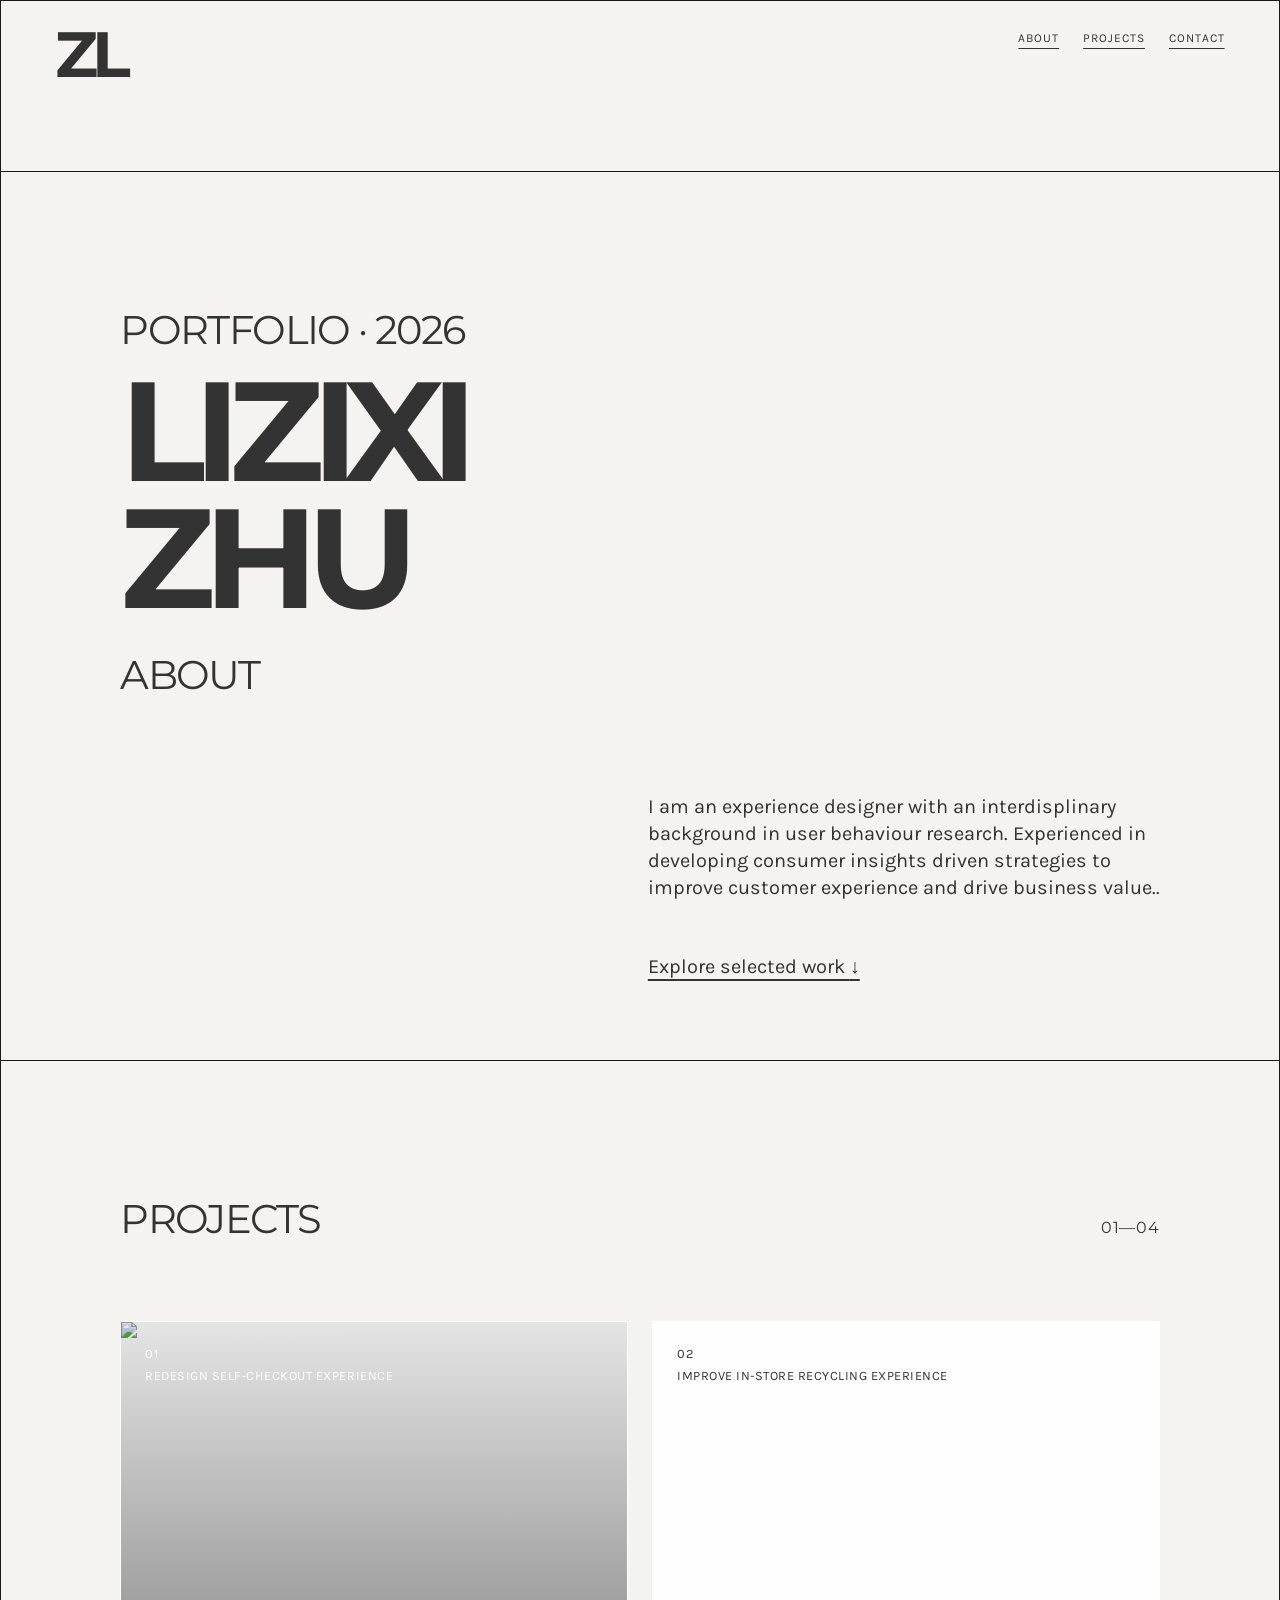
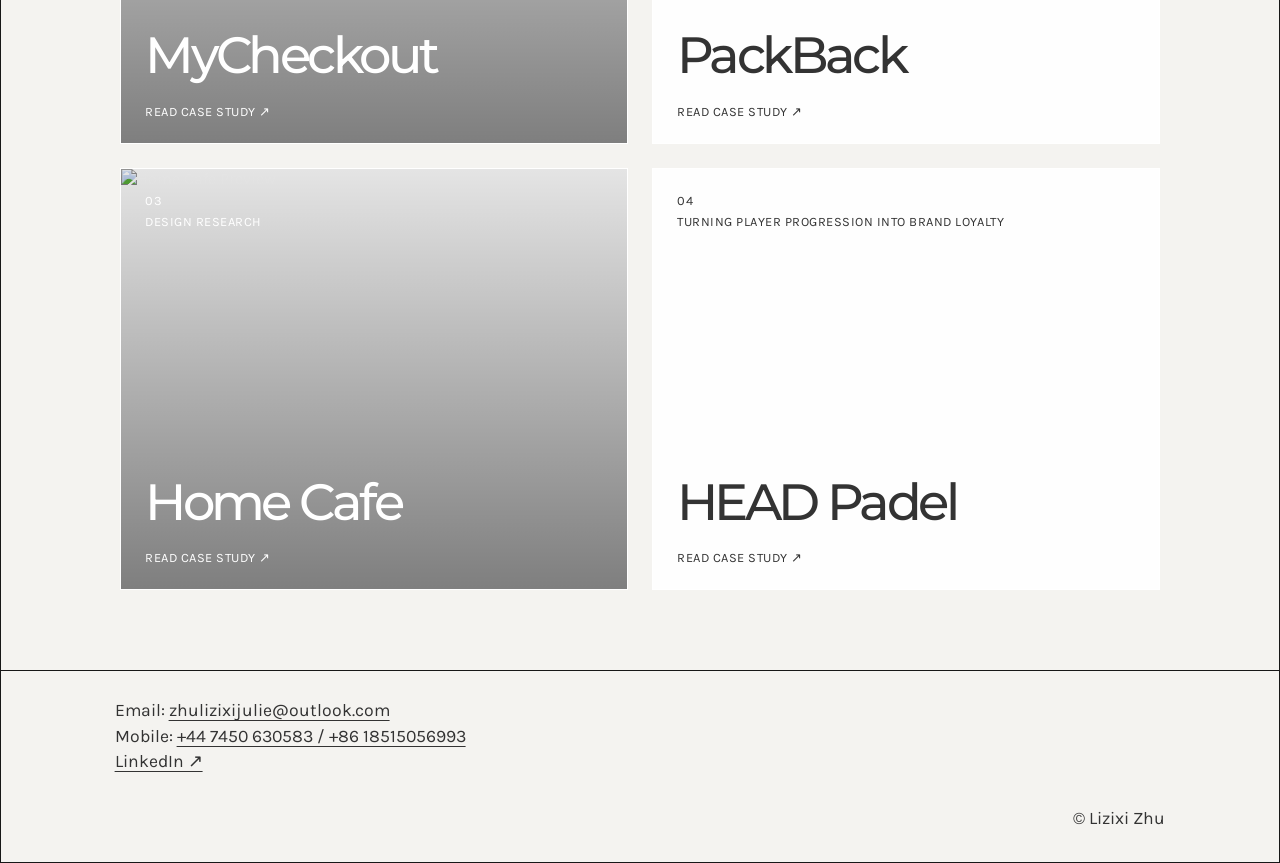
==== index.html @ 24883196 "Update index.html" ====
<!doctype html>
<html lang="en">
  <head>
    <meta charset="UTF-8" />
    <meta name="viewport" content="width=device-width, initial-scale=1.0" />
    <meta name="description" content="Lizixi Zhu — UX and behavioural design portfolio." />
    <title>Lizixi Zhu — Portfolio</title>
    <link rel="preconnect" href="https://fonts.googleapis.com" />
    <link rel="preconnect" href="https://fonts.gstatic.com" crossorigin />
    <link href="https://fonts.googleapis.com/css2?family=Karla:wght@400;500&family=Montserrat:wght@400;500;700&display=swap" rel="stylesheet" />
    <link rel="stylesheet" href="styles.css" />
  </head>
  <body>
    <div class="page-decoration" aria-hidden="true"></div>
    <header class="site-header">
      <a class="monogram" href="#top" aria-label="Lizixi Zhu home">ZL</a>
      <nav aria-label="Main navigation">
        <a href="#about">About</a>
        <a href="#projects">Projects</a>
        <a href="#contact">Contact</a>
      </nav>
      <img class="header-rule" src="assets/header-rule.svg" alt="" />
    </header>

    <main id="top">
      <section class="intro section" id="about" aria-labelledby="intro-title">
        <p class="eyebrow">PORTFOLIO · 2026</p>
        <h1 id="intro-title">LIZIXI<br />ZHU</h1>
        <p class="section-label">ABOUT</p>
        <div class="intro-copy">
          <p>I am an experience designer with an interdisplinary background in user behaviour research. Experienced in developing consumer insights driven strategies to improve customer experience and drive business value..</p>
          <a class="text-link" href="#projects">Explore selected work <span aria-hidden="true">↓</span></a>
        </div>
      </section>

      <section class="projects section" id="projects" aria-labelledby="projects-title">
        <div class="section-heading">
          <p class="section-label" id="projects-title">PROJECTS</p>
          <p class="section-index">01—04</p>
        </div>
        <div class="project-grid">
           <a class="project-card project-card--featured" href="mycheckout.html">
            <!-- Paste this project's image URL between the quotation marks. -->
            <img class="project-image" src="https://github.com/JulieZhu33/zhulizixi/blob/main/CoverPage.png?raw=true" alt="MyCheckout project preview" />
            <span class="project-number">01</span>
            <span class="project-type">Redesign self-checkout experience</span>
            <strong>MyCheckout</strong>
            <span class="project-action">Read case study <span aria-hidden="true">↗</span></span>
          </a>
          <a class="project-card" href="#contact">
            <!-- Paste this project's image URL between the quotation marks. -->
            <img class="project-image" src="" alt="" />
            <span class="project-number">02</span>
            <span class="project-type">Improve in-store recycling experience</span>
            <strong>PackBack</strong>
            <span class="project-action">Read case study <span aria-hidden="true">↗</span></span>
          </a>
          <a class="project-card" href="#contact">
            <!-- Paste this project's image URL between the quotation marks. -->
            <img class="project-image" src="https://github.com/JulieZhu33/zhulizixi/blob/main/HomeCafe_CoverPage.png?raw=true" alt="Home Cafe Preview" />
            <span class="project-number">03</span>
            <span class="project-type">Design Research</span>
            <strong>Home Cafe</strong>
            <span class="project-action">Read case study <span aria-hidden="true">↗</span></span>
          </a>
          <a class="project-card" href="#contact">
            <!-- Paste this project's image URL between the quotation marks. -->
            <img class="project-image" src="" alt="" />
            <span class="project-number">04</span>
            <span class="project-type">Turning player progression into brand loyalty</span>
            <strong>HEAD Padel</strong>
            <span class="project-action">Read case study <span aria-hidden="true">↗</span></span>
          </a>
        </div>
      </section>
    </main>

    <footer class="site-footer" id="contact">
      <img class="footer-rule" src="assets/footer-rule.svg" alt="" />
      <div>
        <p>Email: <a href="mailto:zhulizixijulie@outlook.com">zhulizixijulie@outlook.com</a></p>
        <p>Mobile: <a href="tel:+447450630583">+44 7450 630583 / +86 18515056993</a></p>
        <p><a href="https://www.linkedin.com/in/zhulidesign33/" target="_blank" rel="noreferrer">LinkedIn ↗</a></p>
      </div>
      <p class="footer-note">© <span id="year"></span> Lizixi Zhu</p>
    </footer>
    <script src="script.js"></script>
  </body>
</html>
---- styles.css ----
:root { color: #333; background: #f4f3f0; font-family: Karla, Arial, sans-serif; }
* { box-sizing: border-box; }
html { scroll-behavior: smooth; }
body { margin: 0; min-width: 320px; background: #f4f3f0; overflow-x: hidden; }
a { color: inherit; }
.page-decoration { position: fixed; z-index: -1; inset: -30vh -40vw; background: linear-gradient(0.6deg, #f4f3f0 17%, #d5d4cf 38%, #f4f3f0 62%); transform: rotate(-75.5deg) skewX(-10deg); transform-origin: center; opacity: .85; }
.site-header { height: 10.75rem; border: 1px solid #171717; display: flex; align-items: flex-start; justify-content: space-between; padding: 1.3rem 3.4rem; position: relative; }
.header-rule { position: absolute; left: 3.4rem; right: 3.4rem; top: 8rem; width: calc(100% - 6.8rem); height: 2px; }
.monogram { font: 700 4rem/1 Montserrat, sans-serif; text-decoration: none; letter-spacing: -.1em; }
nav { display: flex; gap: 1.5rem; padding-top: .55rem; text-transform: uppercase; font-size: .75rem; letter-spacing: .08em; }
nav a { text-underline-offset: .35rem; }
.section { border: 1px solid #171717; border-top: 0; min-height: 51.25rem; padding: 8.5rem 7.45rem 5rem; position: relative; }
.eyebrow, .section-label, .section-index { margin: 0; font: 400 2.5rem/1.1 Montserrat, sans-serif; letter-spacing: -.04em; }
h1 { font: 700 clamp(5rem, 11vw, 10rem)/.9 Montserrat, sans-serif; letter-spacing: -.08em; margin: 1rem 0 2rem; }
.intro-copy { max-width: 32rem; margin: 6rem 0 0 auto; font-size: 1.25rem; line-height: 1.35; }
.text-link { display: inline-block; margin-top: 2rem; text-underline-offset: .35rem; }
.section-heading { display: flex; justify-content: space-between; align-items: baseline; }
.section-index { font-size: 1rem; letter-spacing: .05em; }
.project-grid { display: grid; grid-template-columns: repeat(2, minmax(0, 1fr)); gap: 1.5rem; margin-top: 5rem; }
.project-card { min-height: 26.4rem; background: rgba(255,255,255,.94); text-decoration: none; padding: 1.5rem; display: flex; flex-direction: column; border: 1px solid #fff; position: relative; overflow: hidden; transition: transform .25s ease, background .25s ease; }
.project-image { display: none; position: absolute; inset: 0; width: 100%; height: 100%; object-fit: cover; }
.project-image:not([src=""]) { display: block; }
.project-card:has(.project-image:not([src=""]))::after { content: ""; position: absolute; inset: 0; background: linear-gradient(180deg, rgba(0,0,0,.1), rgba(0,0,0,.5)); }
.project-card > :not(.project-image) { position: relative; z-index: 1; }
.project-card:has(.project-image:not([src=""])) { color: #fff; }
.project-card:hover, .project-card:focus-visible { background: #fff; transform: translateY(-.4rem); outline: 2px solid #333; outline-offset: 3px; }
.project-number, .project-type, .project-action { font-size: .8rem; letter-spacing: .04em; text-transform: uppercase; }
.project-type { margin-top: .4rem; }
.project-card strong { font: 500 clamp(2.2rem, 4vw, 4.5rem)/.95 Montserrat, sans-serif; letter-spacing: -.07em; margin-top: auto; }
.project-action { margin-top: 1.5rem; }
.site-footer { min-height: 12rem; border: 1px solid #171717; border-top: 0; padding: 1.8rem 7.1rem; position: relative; display: grid; grid-template-columns: minmax(16rem, 1fr) auto; gap: 1rem; font-size: 1.1rem; }
.site-footer p { margin: 0 0 .35rem; }.site-footer a { text-underline-offset: .25rem; }.footer-rule { width: calc(100% - 42rem); height: 2px; position: absolute; top: 1.8rem; right: 4.4rem; }.footer-note { align-self: end; }
.case-study { background: #f4f3f0; }.case-section { border: 1px solid #171717; border-top: 0; padding: 7.5rem max(5.7vw, 1.25rem); }.case-hero { min-height: 51.25rem; display: grid; grid-template-columns: minmax(20rem, .9fr) minmax(24rem, 1fr); gap: 4rem; align-items: center; }.case-kicker { margin: 0 0 1.5rem; font-size: .8rem; letter-spacing: .08em; }.case-hero h1 { margin: 0; }.case-tagline { font: 500 2rem/1.15 Karla, sans-serif; margin: 2rem 0 .35rem; }.case-hero__copy > p:last-child, .case-body, .touchpoint p, .process-block p { font-size: 1.1rem; line-height: 1.4; }.case-image { background: #fff; object-fit: cover; }.case-image[src=""] { display: block; }.case-image:not([src=""]) { display: block; }.case-image--hero { width: 100%; height: 38.6rem; }.case-label { margin: 0 0 2rem; font: 500 2.5rem/1 Montserrat, sans-serif; letter-spacing: -.04em; }.case-label--small { font-size: 1rem; letter-spacing: .06em; }.case-question { margin: 0 0 3rem auto; max-width: 72rem; padding: 2rem 3rem; background: #333; color: #fade01; font: 500 clamp(1.25rem, 2.4vw, 2.5rem)/1.15 Montserrat, sans-serif; }.case-body { max-width: 65rem; }.case-image--wide { width: 100%; height: min(58vw, 70rem); margin-top: 3rem; }.solution-grid, .touchpoint-grid { display: grid; grid-template-columns: repeat(2, minmax(0, 1fr)); gap: 4rem; }.solution-grid article { padding: 2.8rem 5rem; background: #fade01; min-height: 20rem; }.solution-grid li { margin-bottom: .85rem; font-size: 1.1rem; line-height: 1.3; }.benefit-grid { display: grid; grid-template-columns: repeat(2, 1fr); gap: 1.5rem; }.benefit-grid div { background: #fade01; min-height: 20rem; padding: 3rem; font: 600 clamp(2rem, 5vw, 5rem)/.9 Montserrat, sans-serif; letter-spacing: -.06em; }.touchpoint { margin-bottom: 4.5rem; }.touchpoint h2, .process-block h2 { margin: 0 0 1.5rem; font: 600 1.35rem/1.2 Montserrat, sans-serif; text-transform: uppercase; }.case-image--touchpoint { display: block; width: min(100%, 52rem); height: min(40vw, 38.5rem); margin: 3rem auto 0; }.case-image--tile { width: calc(50% - .75rem); height: 14.3rem; margin-top: 2rem; }.case-image--tile + .case-image--tile { margin-left: 1.5rem; }blockquote { margin: 3rem auto 4rem; max-width: 70rem; font-size: 1.25rem; line-height: 1.5; }.image-row { display: grid; gap: .7rem; }.image-row--three { grid-template-columns: repeat(3, 1fr); }.case-image--feedback { width: 100%; height: 25.4rem; }.case-process { padding-bottom: 0; }.process-block { border-top: 1px solid #171717; padding: 2.5rem 0 4rem; }.process-block p { max-width: 45rem; }.case-image--process { display: block; width: min(100%, 56rem); height: min(40vw, 39rem); margin: 2rem auto 0; }.test-results { display: grid; grid-template-columns: repeat(2, 1fr); gap: 1.5rem; margin-top: 4rem; }.test-results p { margin: 0; padding: 2rem; background: #fff; min-height: 12rem; font: 500 1.2rem/1.3 Karla, sans-serif; }.test-results strong { display: block; margin-bottom: .8rem; font: 600 4rem/.9 Montserrat, sans-serif; letter-spacing: -.08em; }
@media (max-width: 700px) { .site-header { height: 8rem; padding: 1.15rem 1.25rem; }.header-rule { left: 1.25rem; right: auto; width: calc(100% - 2.5rem); top: 6rem; }.monogram { font-size: 2.6rem; }.site-header nav { gap: .8rem; font-size: .64rem; }.section { min-height: auto; padding: 4.5rem 1.25rem; }.eyebrow, .section-label { font-size: 1.65rem; }.intro-copy { margin-top: 4rem; font-size: 1.05rem; }.project-grid { grid-template-columns: 1fr; margin-top: 3rem; gap: 1rem; }.project-card { min-height: 18rem; }.site-footer { min-height: 14rem; grid-template-columns: 1fr; padding: 1.5rem 1.25rem; }.footer-rule { width: calc(100% - 2.5rem); left: 1.25rem; right: auto; top: 1rem; }.site-footer > div { padding-top: 1.5rem; }.footer-note { margin-top: 1rem; } }
@media (max-width: 700px) { .case-section { padding: 4.5rem 1.25rem; }.case-hero, .solution-grid, .touchpoint-grid, .benefit-grid, .test-results { grid-template-columns: 1fr; gap: 1.25rem; }.case-hero { min-height: auto; }.case-tagline { font-size: 1.45rem; }.case-question { padding: 1.5rem; }.case-image--hero { height: 24rem; }.case-image--wide { height: 30rem; }.solution-grid article { padding: 2rem 1.5rem; min-height: auto; }.benefit-grid div { min-height: 12rem; padding: 2rem; }.case-image--touchpoint, .case-image--process { height: 22rem; }.case-image--tile { width: 100%; height: 14rem; }.case-image--tile + .case-image--tile { margin-left: 0; }.image-row--three { grid-template-columns: 1fr; }.case-image--feedback { height: 18rem; }.test-results p { min-height: auto; } }
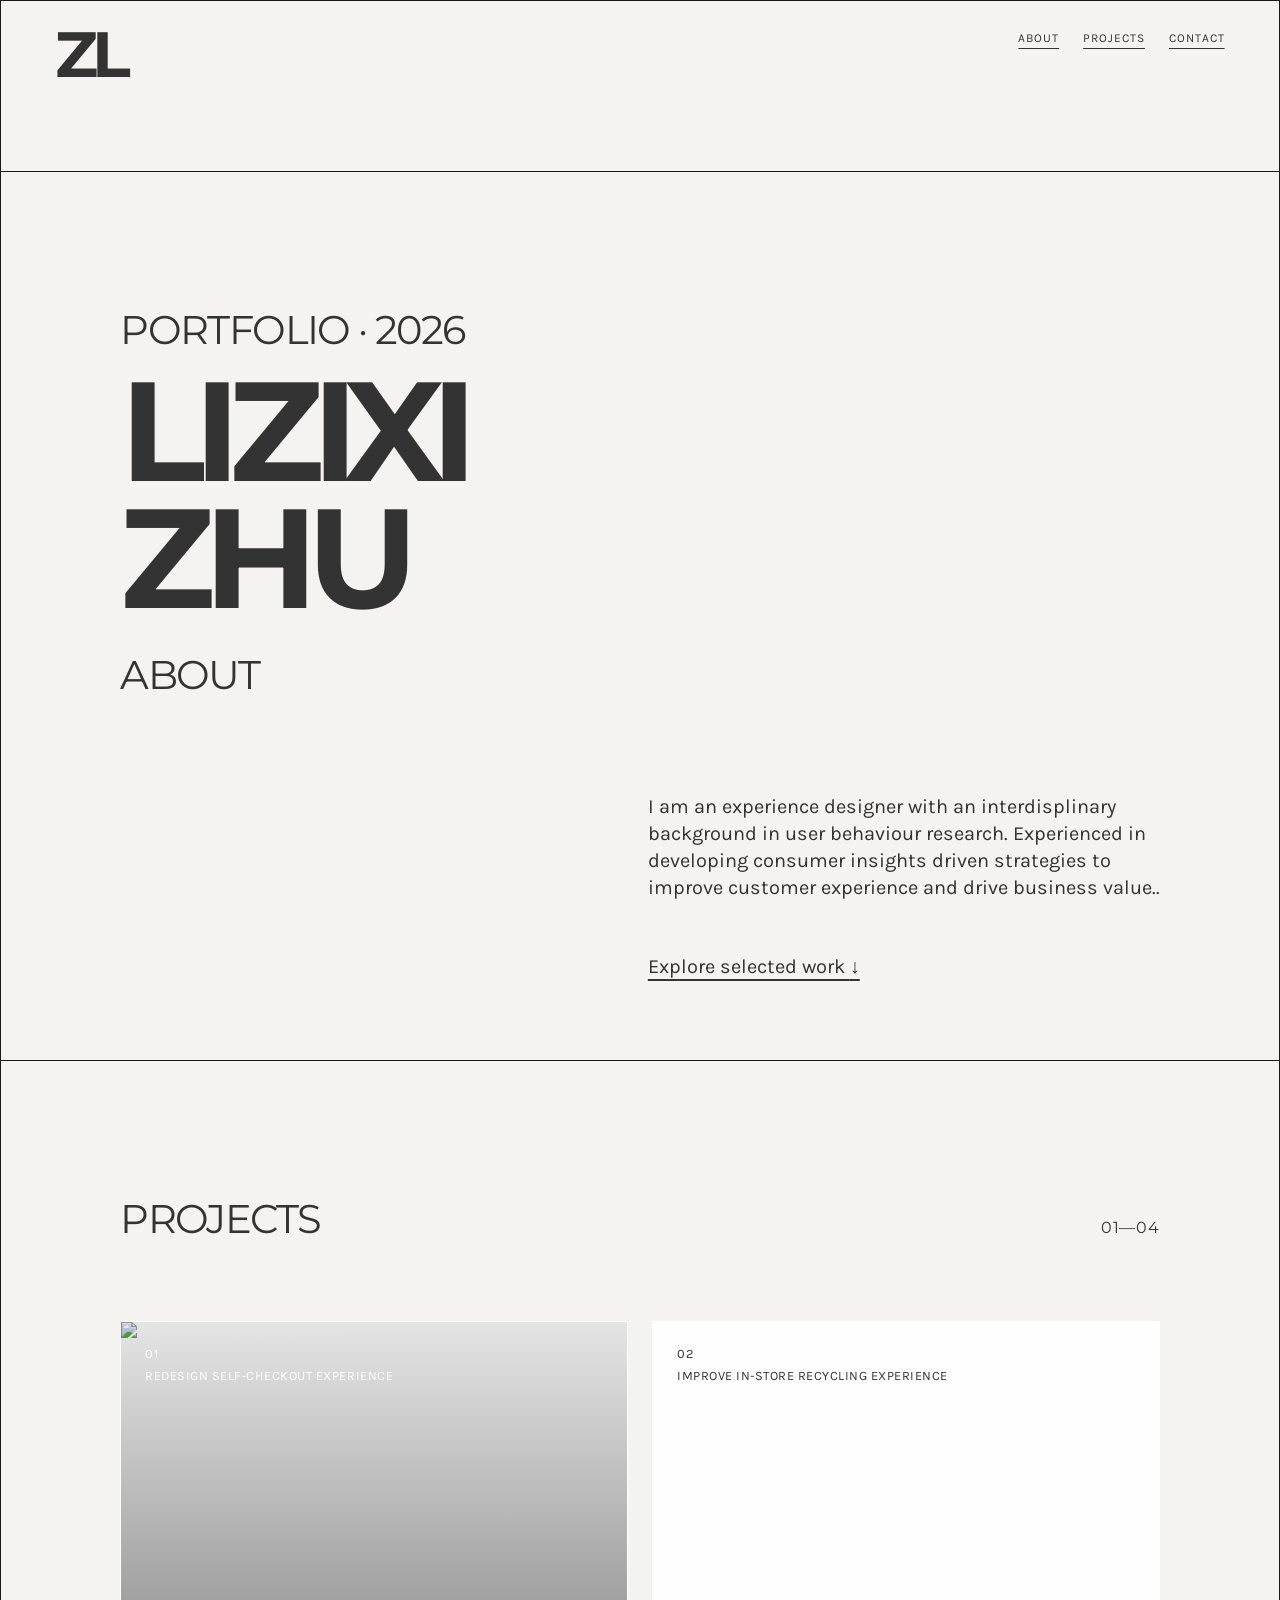
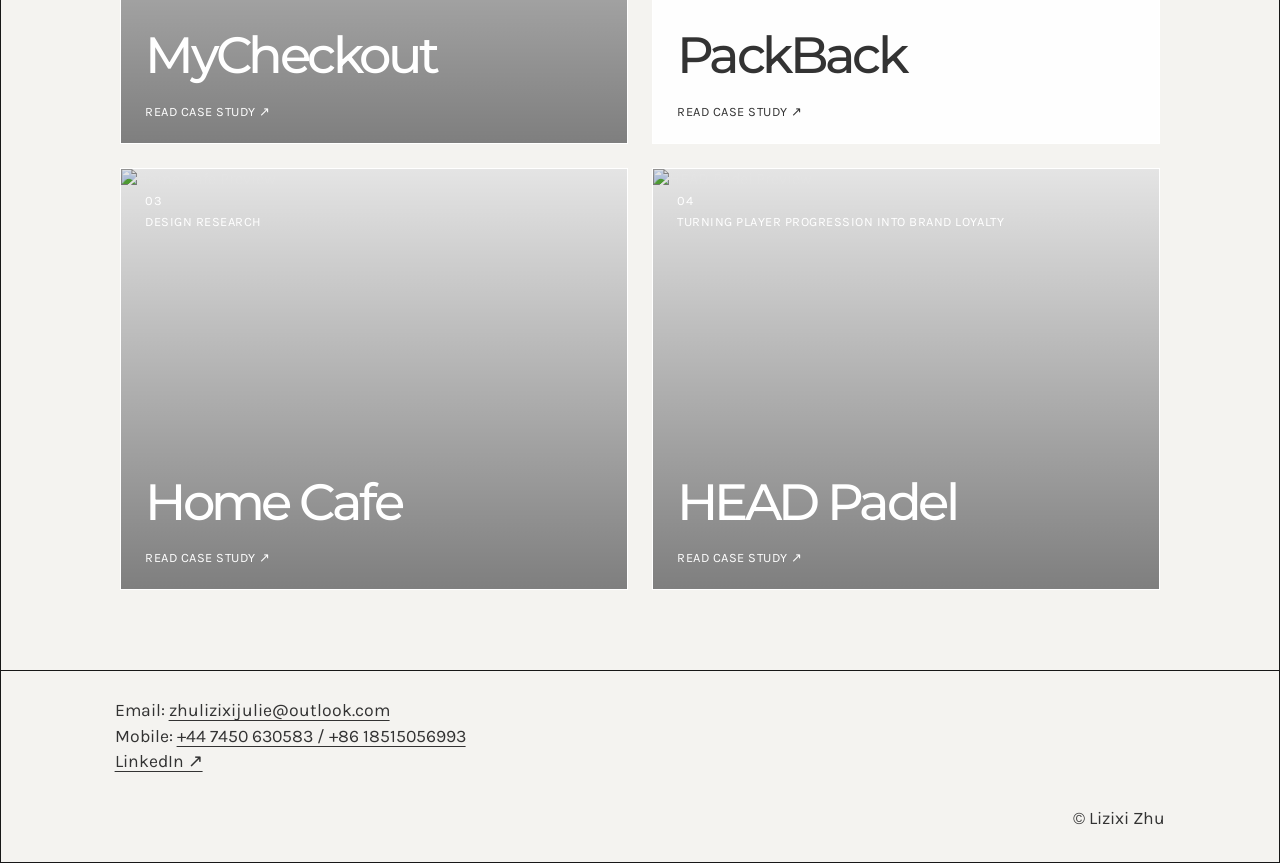
==== commit c8bf7b4b: "Update index.html" ====
--- a/index.html
+++ b/index.html
@@ -65,7 +65,7 @@
           </a>
           <a class="project-card" href="#contact">
             <!-- Paste this project's image URL between the quotation marks. -->
-            <img class="project-image" src="" alt="" />
+            <img class="project-image" src="https://github.com/JulieZhu33/zhulizixi/blob/main/Padel_CoverPage.png?raw=true" alt="HEAD Padel Preview" />
             <span class="project-number">04</span>
             <span class="project-type">Turning player progression into brand loyalty</span>
             <strong>HEAD Padel</strong>
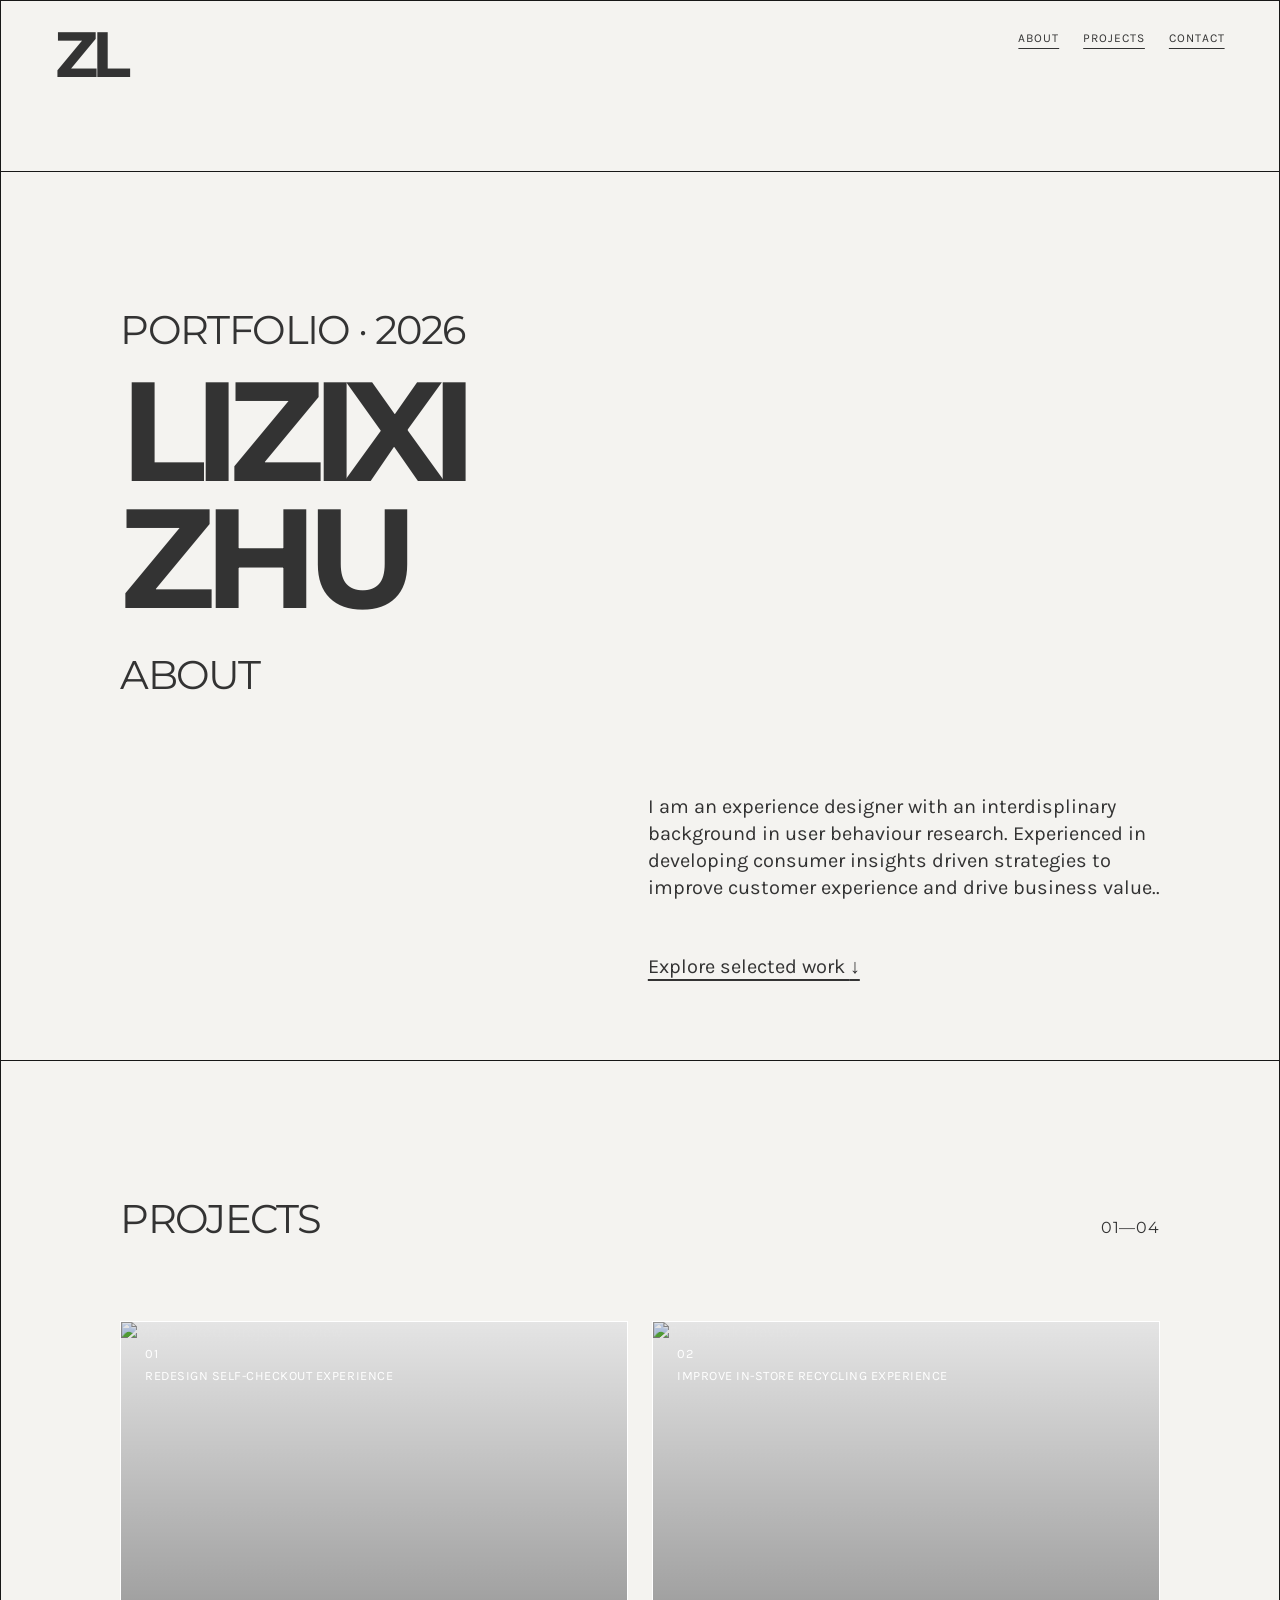
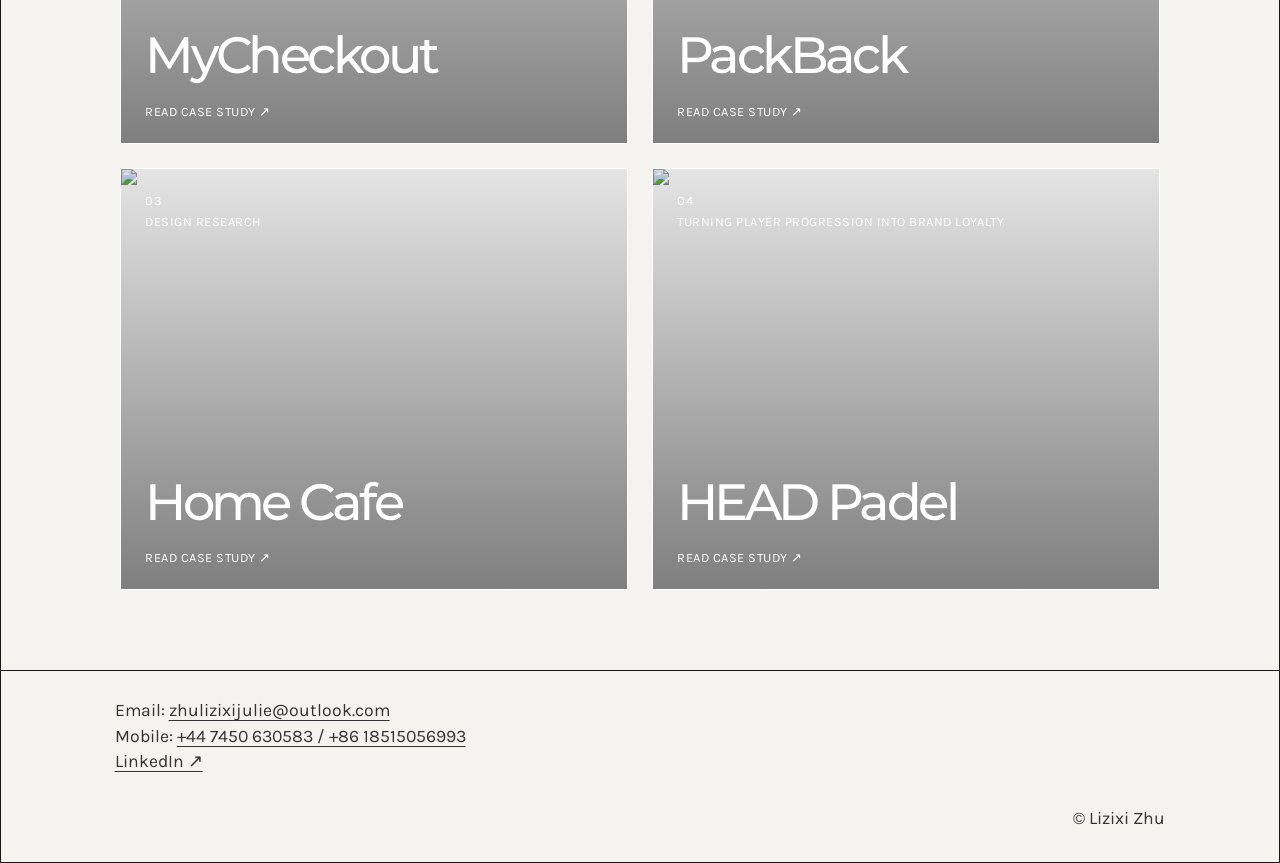
==== commit 10717b6a: "Update index.html" ====
--- a/index.html
+++ b/index.html
@@ -49,7 +49,7 @@
           </a>
           <a class="project-card" href="#contact">
             <!-- Paste this project's image URL between the quotation marks. -->
-            <img class="project-image" src="" alt="" />
+            <img class="project-image" src="https://github.com/JulieZhu33/zhulizixi/blob/main/PackBack_CoverPage.png?raw=true" alt="PackBack Preview" />
             <span class="project-number">02</span>
             <span class="project-type">Improve in-store recycling experience</span>
             <strong>PackBack</strong>
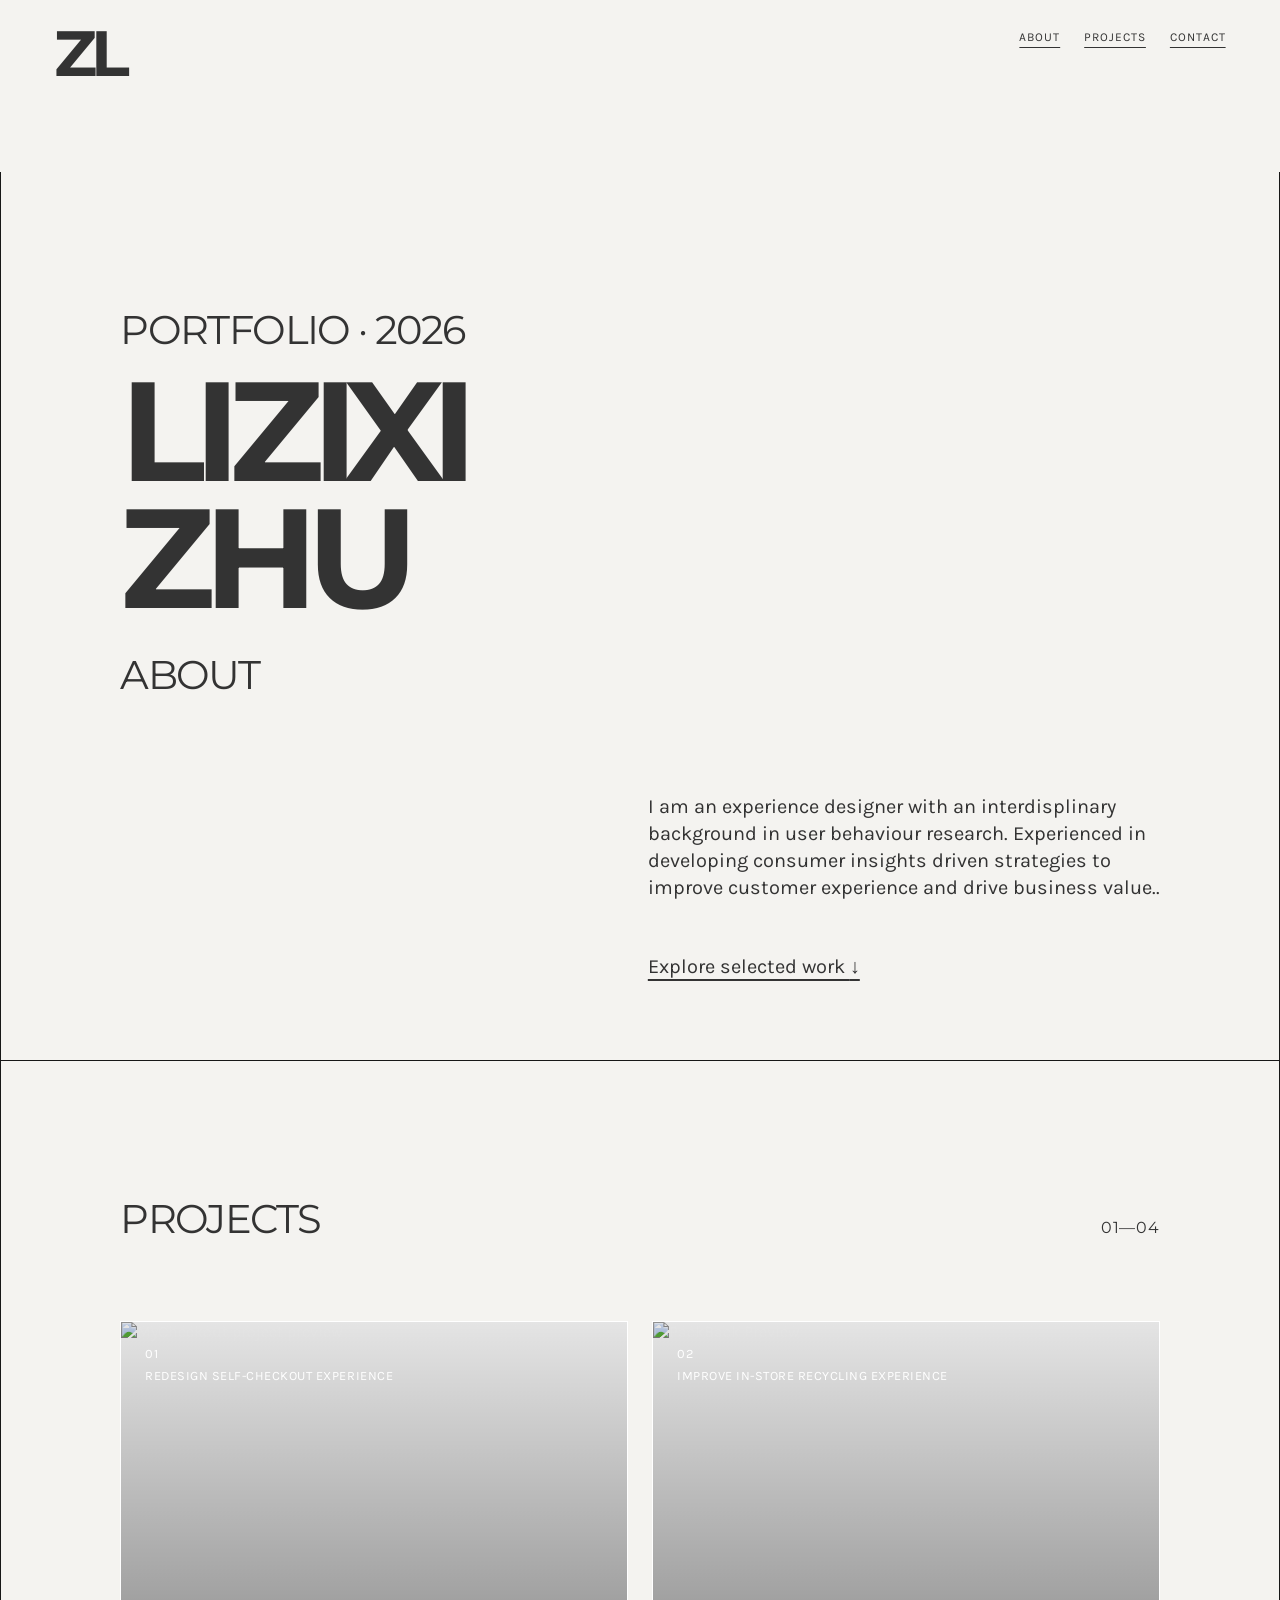
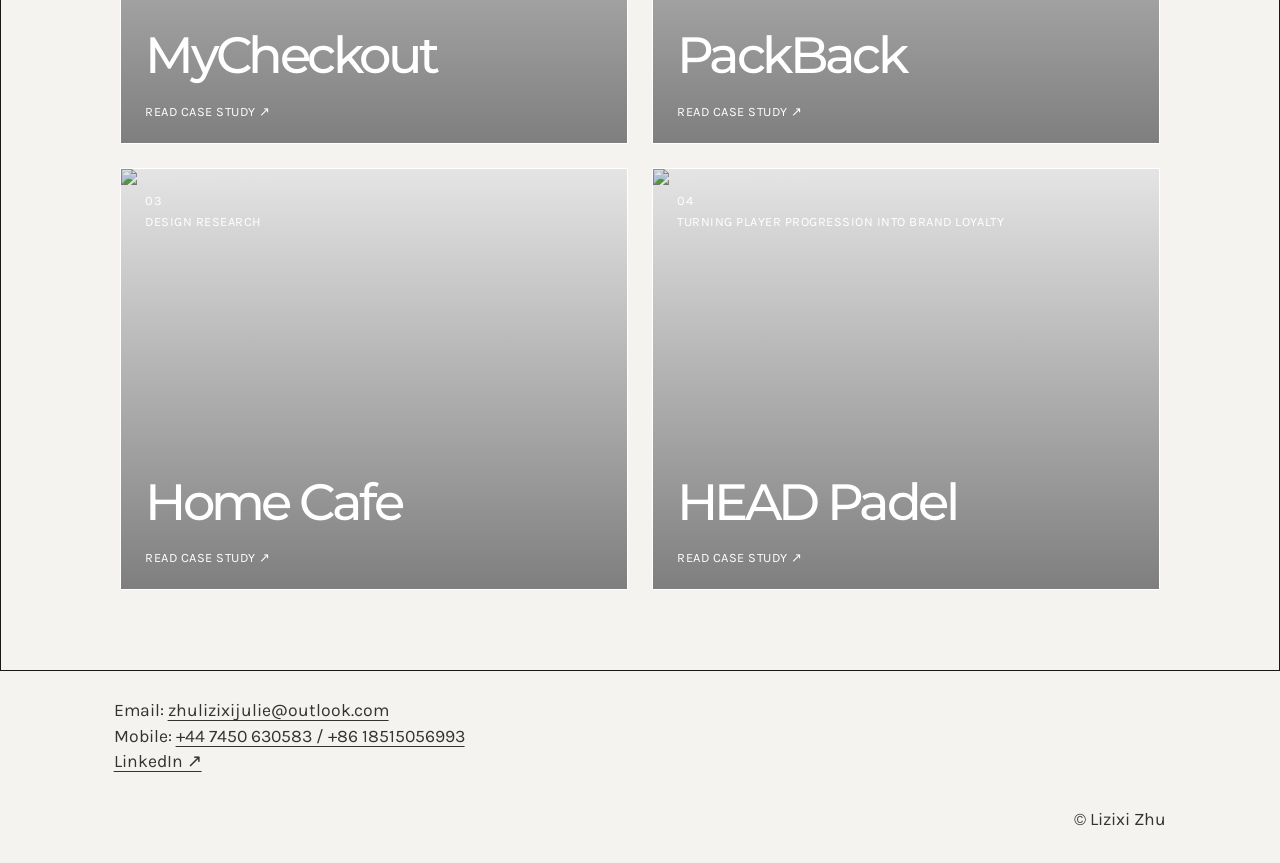
==== commit e6e8dd4c: "Update index.html" ====
--- a/index.html
+++ b/index.html
@@ -57,7 +57,7 @@
           </a>
           <a class="project-card" href="#contact">
             <!-- Paste this project's image URL between the quotation marks. -->
-            <img class="project-image" src="https://github.com/JulieZhu33/zhulizixi/blob/main/HomeCafe_CoverPage.png?raw=true" alt="Home Cafe Preview" />
+            <img class="project-image" src="https://github.com/JulieZhu33/zhulizixi/blob/main/HomeCafe_CoverPage.png" alt="Home Cafe Preview" />
             <span class="project-number">03</span>
             <span class="project-type">Design Research</span>
             <strong>Home Cafe</strong>
--- a/styles.css
+++ b/styles.css
@@ -4,7 +4,7 @@
 body { margin: 0; min-width: 320px; background: #f4f3f0; overflow-x: hidden; }
 a { color: inherit; }
 .page-decoration { position: fixed; z-index: -1; inset: -30vh -40vw; background: linear-gradient(0.6deg, #f4f3f0 17%, #d5d4cf 38%, #f4f3f0 62%); transform: rotate(-75.5deg) skewX(-10deg); transform-origin: center; opacity: .85; }
-.site-header { height: 10.75rem; border: 1px solid #171717; display: flex; align-items: flex-start; justify-content: space-between; padding: 1.3rem 3.4rem; position: relative; }
+.site-header { height: 10.75rem; display: flex; align-items: flex-start; justify-content: space-between; padding: 1.3rem 3.4rem; position: relative; }
 .header-rule { position: absolute; left: 3.4rem; right: 3.4rem; top: 8rem; width: calc(100% - 6.8rem); height: 2px; }
 .monogram { font: 700 4rem/1 Montserrat, sans-serif; text-decoration: none; letter-spacing: -.1em; }
 nav { display: flex; gap: 1.5rem; padding-top: .55rem; text-transform: uppercase; font-size: .75rem; letter-spacing: .08em; }
@@ -28,8 +28,42 @@
 .project-type { margin-top: .4rem; }
 .project-card strong { font: 500 clamp(2.2rem, 4vw, 4.5rem)/.95 Montserrat, sans-serif; letter-spacing: -.07em; margin-top: auto; }
 .project-action { margin-top: 1.5rem; }
-.site-footer { min-height: 12rem; border: 1px solid #171717; border-top: 0; padding: 1.8rem 7.1rem; position: relative; display: grid; grid-template-columns: minmax(16rem, 1fr) auto; gap: 1rem; font-size: 1.1rem; }
+.site-footer { min-height: 12rem; padding: 1.8rem 7.1rem; position: relative; display: grid; grid-template-columns: minmax(16rem, 1fr) auto; gap: 1rem; font-size: 1.1rem; }
 .site-footer p { margin: 0 0 .35rem; }.site-footer a { text-underline-offset: .25rem; }.footer-rule { width: calc(100% - 42rem); height: 2px; position: absolute; top: 1.8rem; right: 4.4rem; }.footer-note { align-self: end; }
-.case-study { background: #f4f3f0; }.case-section { border: 1px solid #171717; border-top: 0; padding: 7.5rem max(5.7vw, 1.25rem); }.case-hero { min-height: 51.25rem; display: grid; grid-template-columns: minmax(20rem, .9fr) minmax(24rem, 1fr); gap: 4rem; align-items: center; }.case-kicker { margin: 0 0 1.5rem; font-size: .8rem; letter-spacing: .08em; }.case-hero h1 { margin: 0; }.case-tagline { font: 500 2rem/1.15 Karla, sans-serif; margin: 2rem 0 .35rem; }.case-hero__copy > p:last-child, .case-body, .touchpoint p, .process-block p { font-size: 1.1rem; line-height: 1.4; }.case-image { background: #fff; object-fit: cover; }.case-image[src=""] { display: block; }.case-image:not([src=""]) { display: block; }.case-image--hero { width: 100%; height: 38.6rem; }.case-label { margin: 0 0 2rem; font: 500 2.5rem/1 Montserrat, sans-serif; letter-spacing: -.04em; }.case-label--small { font-size: 1rem; letter-spacing: .06em; }.case-question { margin: 0 0 3rem auto; max-width: 72rem; padding: 2rem 3rem; background: #333; color: #fade01; font: 500 clamp(1.25rem, 2.4vw, 2.5rem)/1.15 Montserrat, sans-serif; }.case-body { max-width: 65rem; }.case-image--wide { width: 100%; height: min(58vw, 70rem); margin-top: 3rem; }.solution-grid, .touchpoint-grid { display: grid; grid-template-columns: repeat(2, minmax(0, 1fr)); gap: 4rem; }.solution-grid article { padding: 2.8rem 5rem; background: #fade01; min-height: 20rem; }.solution-grid li { margin-bottom: .85rem; font-size: 1.1rem; line-height: 1.3; }.benefit-grid { display: grid; grid-template-columns: repeat(2, 1fr); gap: 1.5rem; }.benefit-grid div { background: #fade01; min-height: 20rem; padding: 3rem; font: 600 clamp(2rem, 5vw, 5rem)/.9 Montserrat, sans-serif; letter-spacing: -.06em; }.touchpoint { margin-bottom: 4.5rem; }.touchpoint h2, .process-block h2 { margin: 0 0 1.5rem; font: 600 1.35rem/1.2 Montserrat, sans-serif; text-transform: uppercase; }.case-image--touchpoint { display: block; width: min(100%, 52rem); height: min(40vw, 38.5rem); margin: 3rem auto 0; }.case-image--tile { width: calc(50% - .75rem); height: 14.3rem; margin-top: 2rem; }.case-image--tile + .case-image--tile { margin-left: 1.5rem; }blockquote { margin: 3rem auto 4rem; max-width: 70rem; font-size: 1.25rem; line-height: 1.5; }.image-row { display: grid; gap: .7rem; }.image-row--three { grid-template-columns: repeat(3, 1fr); }.case-image--feedback { width: 100%; height: 25.4rem; }.case-process { padding-bottom: 0; }.process-block { border-top: 1px solid #171717; padding: 2.5rem 0 4rem; }.process-block p { max-width: 45rem; }.case-image--process { display: block; width: min(100%, 56rem); height: min(40vw, 39rem); margin: 2rem auto 0; }.test-results { display: grid; grid-template-columns: repeat(2, 1fr); gap: 1.5rem; margin-top: 4rem; }.test-results p { margin: 0; padding: 2rem; background: #fff; min-height: 12rem; font: 500 1.2rem/1.3 Karla, sans-serif; }.test-results strong { display: block; margin-bottom: .8rem; font: 600 4rem/.9 Montserrat, sans-serif; letter-spacing: -.08em; }
+.header-rule, .footer-rule { display: none; }
+.case-study { background: #f4f3f0; }.case-section { padding: 7.5rem max(5.7vw, 1.25rem); }.case-hero { min-height: 51.25rem; display: grid; grid-template-columns: minmax(20rem, .9fr) minmax(24rem, 1fr); gap: 4rem; align-items: center; }.case-kicker { margin: 0 0 1.5rem; font-size: .8rem; letter-spacing: .08em; }.case-hero h1 { margin: 0; font-family: Montserrat, sans-serif; text-transform: uppercase; }.case-tagline { font: 500 2rem/1.15 Karla, sans-serif; margin: 2rem 0 .35rem; }.case-hero__copy > p:last-child, .case-body, .touchpoint p, .process-block p { font-size: 1.1rem; line-height: 1.4; }.case-image { background: #fff; object-fit: cover; }.case-image[src=""] { display: block; }.case-image:not([src=""]) { display: block; }.case-image--hero { width: 100%; height: 38.6rem; }.case-label { margin: 0 0 2rem; font: 500 2.5rem/1 Montserrat, sans-serif; letter-spacing: -.04em; }.case-label--small { font-size: 1rem; letter-spacing: .06em; }.case-question { margin: 0 0 3rem auto; max-width: 72rem; padding: 2rem 3rem; background: #333; color: #fade01; font: 500 clamp(1.25rem, 2.4vw, 2.5rem)/1.15 Montserrat, sans-serif; }.case-body { max-width: 65rem; }.case-image--wide { width: 100%; height: min(58vw, 70rem); margin-top: 3rem; }.solution-grid, .touchpoint-grid { display: grid; grid-template-columns: repeat(2, minmax(0, 1fr)); gap: 4rem; }.solution-grid article { padding: 2.8rem 5rem; background: #fade01; min-height: 20rem; }.solution-grid li { margin-bottom: .85rem; font-size: 1.1rem; line-height: 1.3; }.benefit-grid { display: grid; grid-template-columns: repeat(2, 1fr); gap: 1.5rem; }.benefit-grid div { background: #fade01; min-height: 20rem; padding: 3rem; font: 600 clamp(2rem, 5vw, 5rem)/.9 Montserrat, sans-serif; letter-spacing: -.06em; }.touchpoint { margin-bottom: 4.5rem; }.touchpoint h2, .process-block h2 { margin: 0 0 1.5rem; font: 600 1.35rem/1.2 Montserrat, sans-serif; text-transform: uppercase; }.case-image--touchpoint { display: block; width: min(100%, 52rem); height: min(40vw, 38.5rem); margin: 3rem auto 0; }.case-image--tile { width: calc(50% - .75rem); height: 14.3rem; margin-top: 2rem; }.case-image--tile + .case-image--tile { margin-left: 1.5rem; }blockquote { margin: 3rem auto 4rem; max-width: 70rem; font-size: 1.25rem; line-height: 1.5; }.image-row { display: grid; gap: .7rem; }.image-row--three { grid-template-columns: repeat(3, 1fr); }.case-image--feedback { width: 100%; height: 25.4rem; }.case-process { padding-bottom: 0; }.process-block { padding: 2.5rem 0 4rem; }.process-block p { max-width: 45rem; }.case-image--process { display: block; width: min(100%, 56rem); height: min(40vw, 39rem); margin: 2rem auto 0; }.test-results { display: grid; grid-template-columns: repeat(2, 1fr); gap: 1.5rem; margin-top: 4rem; }.test-results p { margin: 0; padding: 2rem; background: #fff; min-height: 12rem; font: 500 1.2rem/1.3 Karla, sans-serif; }.test-results strong { display: block; margin-bottom: .8rem; font: 600 4rem/.9 Montserrat, sans-serif; letter-spacing: -.08em; }
 @media (max-width: 700px) { .site-header { height: 8rem; padding: 1.15rem 1.25rem; }.header-rule { left: 1.25rem; right: auto; width: calc(100% - 2.5rem); top: 6rem; }.monogram { font-size: 2.6rem; }.site-header nav { gap: .8rem; font-size: .64rem; }.section { min-height: auto; padding: 4.5rem 1.25rem; }.eyebrow, .section-label { font-size: 1.65rem; }.intro-copy { margin-top: 4rem; font-size: 1.05rem; }.project-grid { grid-template-columns: 1fr; margin-top: 3rem; gap: 1rem; }.project-card { min-height: 18rem; }.site-footer { min-height: 14rem; grid-template-columns: 1fr; padding: 1.5rem 1.25rem; }.footer-rule { width: calc(100% - 2.5rem); left: 1.25rem; right: auto; top: 1rem; }.site-footer > div { padding-top: 1.5rem; }.footer-note { margin-top: 1rem; } }
 @media (max-width: 700px) { .case-section { padding: 4.5rem 1.25rem; }.case-hero, .solution-grid, .touchpoint-grid, .benefit-grid, .test-results { grid-template-columns: 1fr; gap: 1.25rem; }.case-hero { min-height: auto; }.case-tagline { font-size: 1.45rem; }.case-question { padding: 1.5rem; }.case-image--hero { height: 24rem; }.case-image--wide { height: 30rem; }.solution-grid article { padding: 2rem 1.5rem; min-height: auto; }.benefit-grid div { min-height: 12rem; padding: 2rem; }.case-image--touchpoint, .case-image--process { height: 22rem; }.case-image--tile { width: 100%; height: 14rem; }.case-image--tile + .case-image--tile { margin-left: 0; }.image-row--three { grid-template-columns: 1fr; }.case-image--feedback { height: 18rem; }.test-results p { min-height: auto; } }
+
+/* MyCheckout brief-to-co-benefits composition, based on the Figma case-study frame. */
+.case-brief-refined { padding-top: 1.5rem; }
+.brief-heading-row { display: grid; grid-template-columns: minmax(15rem, 1fr) minmax(20rem, 32rem); gap: 2rem; align-items: start; }
+.brief-heading-row .case-label { margin-top: .25rem; }
+.case-stat { margin: 0; max-width: none; font: 400 1.2rem/1.4 Karla, sans-serif; }
+.case-stat p { margin: 0 0 .5rem; }.case-stat cite { font-style: normal; }
+.brief-brand-images { display: flex; align-items: center; gap: 1.85rem; min-height: 12rem; padding: 3.2rem 0 2.7rem; }
+.case-image--brand { width: 5.6rem; height: 4.95rem; }.case-image--brand-wide { width: 9.25rem; }
+.brief-question-wrap { display: flex; align-items: center; min-height: 10.7rem; margin: 0 calc(-1 * max(5.7vw, 1.25rem)); padding: 2rem max(5.7vw, 1.25rem); border-radius: 100vw; background: linear-gradient(90deg, #f2f1ee 0%, #fade01 100%); }
+.brief-question { max-width: 78rem; margin: 0; font: 500 clamp(1.7rem, 3.1vw, 2.5rem)/1.1 Montserrat, sans-serif; letter-spacing: -.05em; text-transform: uppercase; }
+.brief-body { max-width: 60rem; margin: 0; }
+.brief-solution-image { height: min(58vw, 70.6rem); margin-top: 2.25rem; }
+.brief-solution-label { margin: 3.5rem 0 2.5rem; }
+.co-benefits-label { margin-bottom: 4rem; }
+.co-benefit-grid { display: grid; grid-template-columns: repeat(2, minmax(0, 1fr)); gap: 6.9rem; }
+.co-benefit-card { position: relative; min-height: 20rem; padding: 4.75rem 5rem 2.5rem; background: #fade01; }
+.co-benefit-card .case-label { margin-bottom: 1.25rem; }.co-benefit-card ul { margin: 0; padding-left: 1.25rem; }.co-benefit-card li { margin-bottom: .55rem; font: 400 1.1rem/1.25 Karla, sans-serif; }
+@media (max-width: 700px) { .case-brief-refined { padding-top: 2.5rem; }.brief-heading-row, .co-benefit-grid { grid-template-columns: 1fr; gap: 2rem; }.brief-brand-images { min-height: auto; padding: 2rem 0; }.brief-question-wrap { min-height: 13rem; }.brief-question { font-size: 1.65rem; }.brief-body { margin-top: 4.5rem; }.brief-solution-label { margin: 0 0 7rem; }.co-benefits-label { margin-bottom: 2rem; }.co-benefit-card { min-height: auto; padding: 4.5rem 2rem 2rem; } }
+
+/* MyCheckout touchpoints composition, based on the Figma case-study frame. */
+.case-touchpoints { padding-top: 5.1rem; }
+.case-touchpoints > .case-label { margin-bottom: 5.25rem; }
+.case-touchpoints .touchpoint h2 { margin-bottom: 1.6rem; font-size: 1.5rem; }
+.case-touchpoints .touchpoint p { max-width: 52.5rem; font-size: 1.25rem; line-height: 1.35; }
+.case-touchpoints .touchpoint--loyalty { margin-bottom: 6.8rem; }
+.case-touchpoints .case-image--touchpoint { width: min(100%, 52.125rem); height: min(38.5vw, 38.5rem); margin-top: 3.5rem; }
+.case-touchpoints .touchpoint-grid { gap: 6.9rem; }
+.case-touchpoints .touchpoint-grid .touchpoint { margin: 0; }
+.touchpoint-image-row { display: grid; grid-template-columns: repeat(2, minmax(0, 19.375rem)); gap: 3rem; width: min(100%, 41.75rem); margin-top: 3.5rem; }
+.case-touchpoints .case-image--tile { width: 100%; height: 14.3125rem; margin: 0; }
+.case-touchpoints .case-image--tile + .case-image--tile { margin-left: 0; }
+@media (max-width: 700px) { .case-touchpoints { padding-top: 4.5rem; }.case-touchpoints > .case-label { margin-bottom: 3rem; }.case-touchpoints .touchpoint p { font-size: 1.1rem; }.case-touchpoints .touchpoint--loyalty { margin-bottom: 4.5rem; }.case-touchpoints .touchpoint-grid { gap: 4rem; }.touchpoint-image-row { grid-template-columns: repeat(2, minmax(0, 1fr)); gap: 1rem; margin-top: 2rem; }.case-touchpoints .case-image--tile { height: 10rem; } }
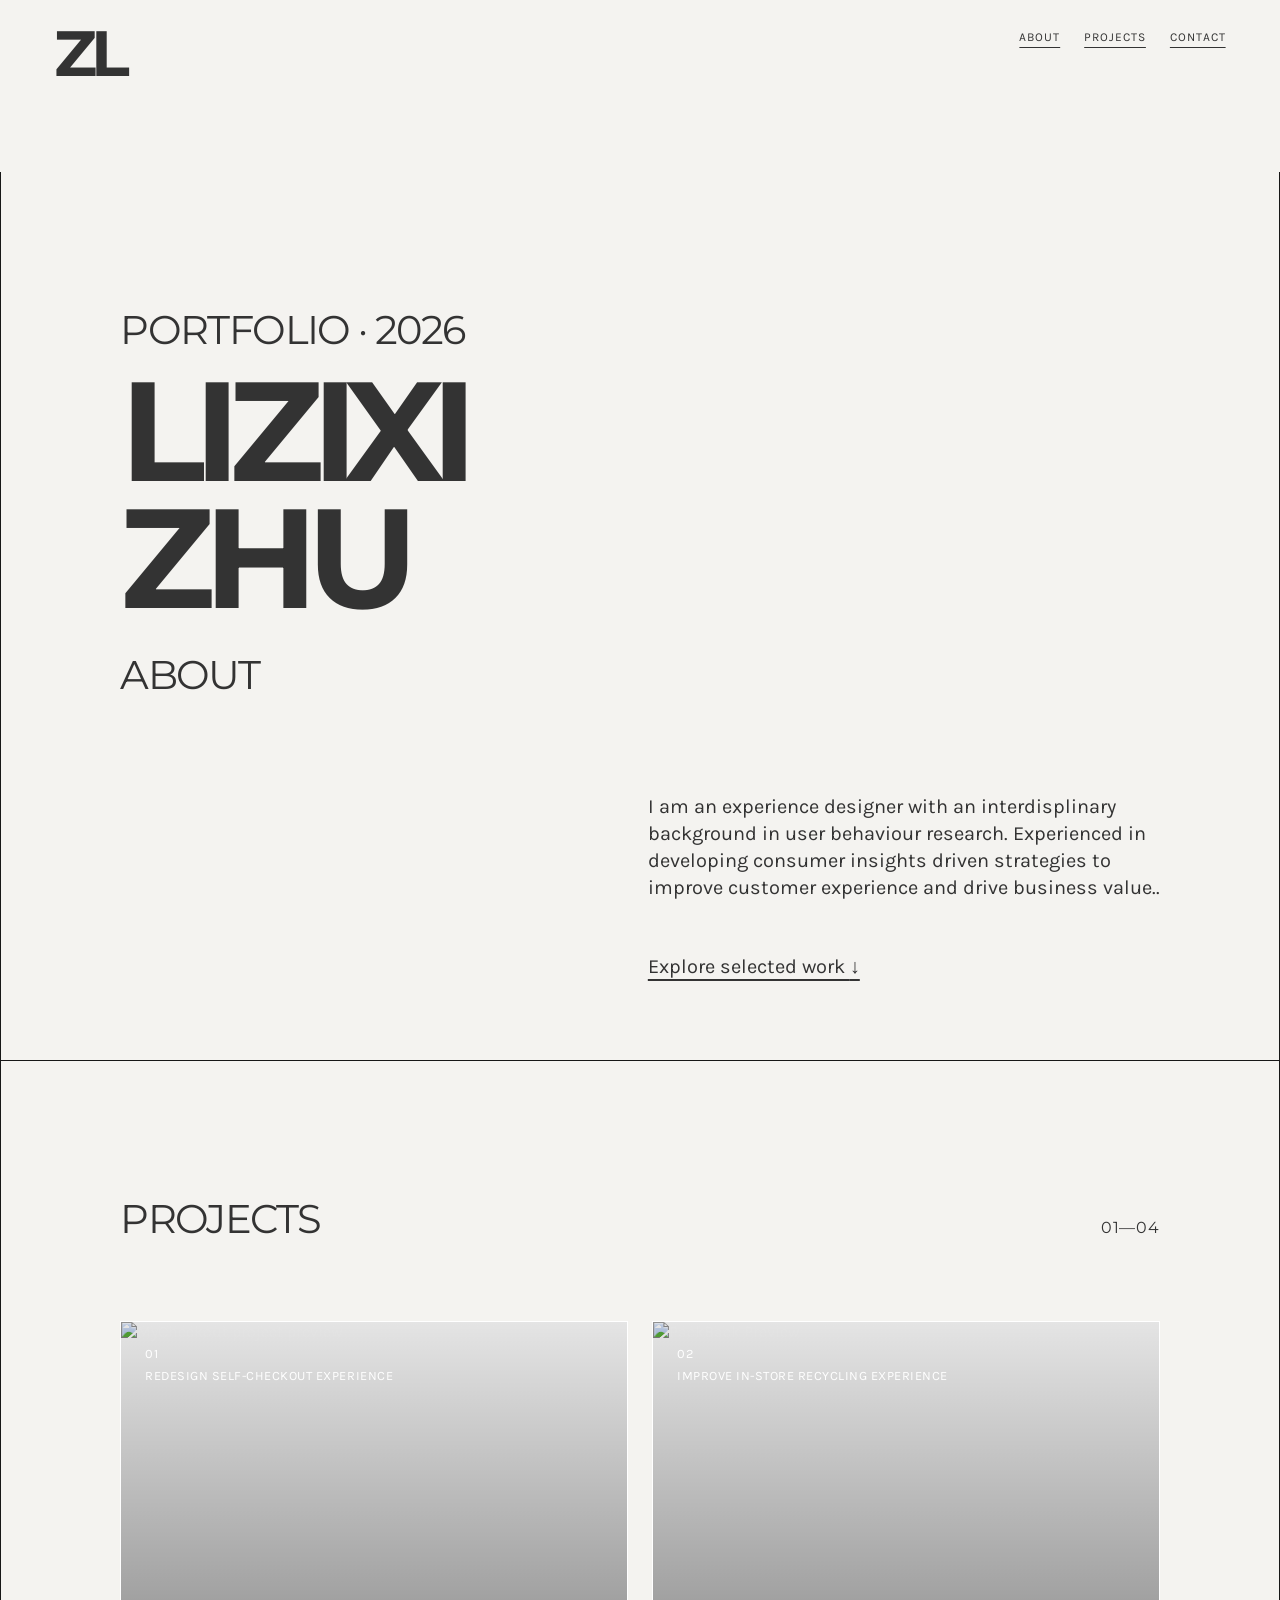
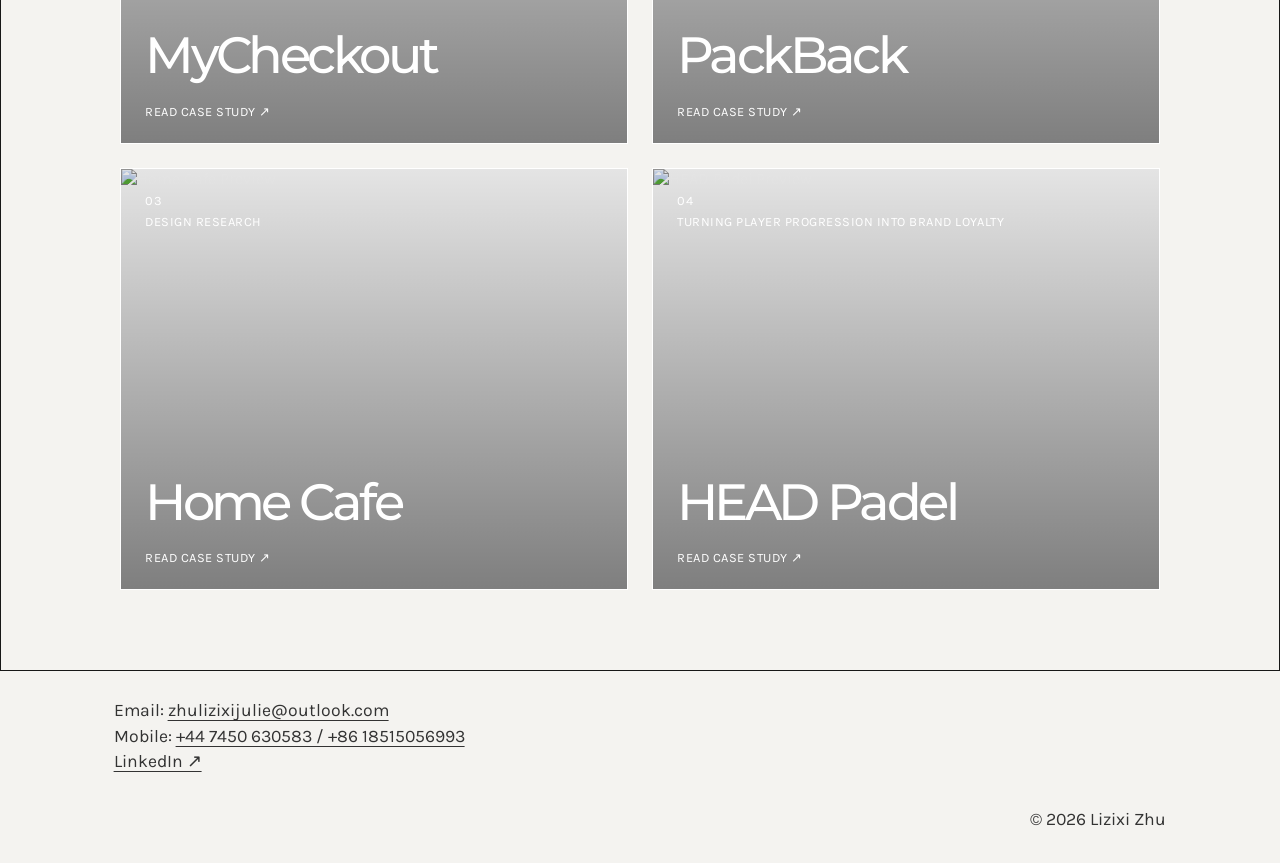
==== commit 60484701: "Add files via upload" ====
--- a/index.html
+++ b/index.html
@@ -41,7 +41,7 @@
         <div class="project-grid">
            <a class="project-card project-card--featured" href="mycheckout.html">
             <!-- Paste this project's image URL between the quotation marks. -->
-            <img class="project-image" src="https://github.com/JulieZhu33/zhulizixi/blob/main/CoverPage.png?raw=true" alt="MyCheckout project preview" />
+            <img class="project-image" src="https://github.com/JulieZhu33/zhulizixi/blob/main/MyCheckout_CoverPage.png?raw=true" alt="MyCheckout project preview" />
             <span class="project-number">01</span>
             <span class="project-type">Redesign self-checkout experience</span>
             <strong>MyCheckout</strong>
@@ -57,13 +57,13 @@
           </a>
           <a class="project-card" href="#contact">
             <!-- Paste this project's image URL between the quotation marks. -->
-            <img class="project-image" src="https://github.com/JulieZhu33/zhulizixi/blob/main/HomeCafe_CoverPage.png" alt="Home Cafe Preview" />
+            <img class="project-image" src="https://github.com/JulieZhu33/zhulizixi/blob/main/HomeCafe_CoverPage.png?raw=true" alt="Home Cafe Preview" />
             <span class="project-number">03</span>
             <span class="project-type">Design Research</span>
             <strong>Home Cafe</strong>
             <span class="project-action">Read case study <span aria-hidden="true">↗</span></span>
           </a>
-          <a class="project-card" href="#contact">
+          <a class="project-card" href="headpadel.html">
             <!-- Paste this project's image URL between the quotation marks. -->
             <img class="project-image" src="https://github.com/JulieZhu33/zhulizixi/blob/main/Padel_CoverPage.png?raw=true" alt="HEAD Padel Preview" />
             <span class="project-number">04</span>
--- a/styles.css
+++ b/styles.css
@@ -31,21 +31,22 @@
 .site-footer { min-height: 12rem; padding: 1.8rem 7.1rem; position: relative; display: grid; grid-template-columns: minmax(16rem, 1fr) auto; gap: 1rem; font-size: 1.1rem; }
 .site-footer p { margin: 0 0 .35rem; }.site-footer a { text-underline-offset: .25rem; }.footer-rule { width: calc(100% - 42rem); height: 2px; position: absolute; top: 1.8rem; right: 4.4rem; }.footer-note { align-self: end; }
 .header-rule, .footer-rule { display: none; }
-.case-study { background: #f4f3f0; }.case-section { padding: 7.5rem max(5.7vw, 1.25rem); }.case-hero { min-height: 51.25rem; display: grid; grid-template-columns: minmax(20rem, .9fr) minmax(24rem, 1fr); gap: 4rem; align-items: center; }.case-kicker { margin: 0 0 1.5rem; font-size: .8rem; letter-spacing: .08em; }.case-hero h1 { margin: 0; font-family: Montserrat, sans-serif; text-transform: uppercase; }.case-tagline { font: 500 2rem/1.15 Karla, sans-serif; margin: 2rem 0 .35rem; }.case-hero__copy > p:last-child, .case-body, .touchpoint p, .process-block p { font-size: 1.1rem; line-height: 1.4; }.case-image { background: #fff; object-fit: cover; }.case-image[src=""] { display: block; }.case-image:not([src=""]) { display: block; }.case-image--hero { width: 100%; height: 38.6rem; }.case-label { margin: 0 0 2rem; font: 500 2.5rem/1 Montserrat, sans-serif; letter-spacing: -.04em; }.case-label--small { font-size: 1rem; letter-spacing: .06em; }.case-question { margin: 0 0 3rem auto; max-width: 72rem; padding: 2rem 3rem; background: #333; color: #fade01; font: 500 clamp(1.25rem, 2.4vw, 2.5rem)/1.15 Montserrat, sans-serif; }.case-body { max-width: 65rem; }.case-image--wide { width: 100%; height: min(58vw, 70rem); margin-top: 3rem; }.solution-grid, .touchpoint-grid { display: grid; grid-template-columns: repeat(2, minmax(0, 1fr)); gap: 4rem; }.solution-grid article { padding: 2.8rem 5rem; background: #fade01; min-height: 20rem; }.solution-grid li { margin-bottom: .85rem; font-size: 1.1rem; line-height: 1.3; }.benefit-grid { display: grid; grid-template-columns: repeat(2, 1fr); gap: 1.5rem; }.benefit-grid div { background: #fade01; min-height: 20rem; padding: 3rem; font: 600 clamp(2rem, 5vw, 5rem)/.9 Montserrat, sans-serif; letter-spacing: -.06em; }.touchpoint { margin-bottom: 4.5rem; }.touchpoint h2, .process-block h2 { margin: 0 0 1.5rem; font: 600 1.35rem/1.2 Montserrat, sans-serif; text-transform: uppercase; }.case-image--touchpoint { display: block; width: min(100%, 52rem); height: min(40vw, 38.5rem); margin: 3rem auto 0; }.case-image--tile { width: calc(50% - .75rem); height: 14.3rem; margin-top: 2rem; }.case-image--tile + .case-image--tile { margin-left: 1.5rem; }blockquote { margin: 3rem auto 4rem; max-width: 70rem; font-size: 1.25rem; line-height: 1.5; }.image-row { display: grid; gap: .7rem; }.image-row--three { grid-template-columns: repeat(3, 1fr); }.case-image--feedback { width: 100%; height: 25.4rem; }.case-process { padding-bottom: 0; }.process-block { padding: 2.5rem 0 4rem; }.process-block p { max-width: 45rem; }.case-image--process { display: block; width: min(100%, 56rem); height: min(40vw, 39rem); margin: 2rem auto 0; }.test-results { display: grid; grid-template-columns: repeat(2, 1fr); gap: 1.5rem; margin-top: 4rem; }.test-results p { margin: 0; padding: 2rem; background: #fff; min-height: 12rem; font: 500 1.2rem/1.3 Karla, sans-serif; }.test-results strong { display: block; margin-bottom: .8rem; font: 600 4rem/.9 Montserrat, sans-serif; letter-spacing: -.08em; }
+.case-study { background: #f4f3f0; }.case-section { padding: 7.5rem max(5.7vw, 1.25rem); }.case-hero { min-height: 51.25rem; display: grid; grid-template-columns: minmax(20rem, .9fr) minmax(24rem, 1fr); gap: 4rem; align-items: center; }.case-kicker { margin: 0 0 1.5rem; font-size: .8rem; letter-spacing: .08em; }.case-hero h1 { margin: 0; font-family: Montserrat, sans-serif; text-transform: uppercase; }.case-tagline { font: 500 2rem/1.15 Karla, sans-serif; margin: 2rem 0 .35rem; }.case-hero__copy > p:last-child, .case-body, .touchpoint p, .process-step p { font-size: 1.1rem; line-height: 1.4; }.case-image { background: #fff; object-fit: cover; }.case-image[src=""] { display: block; }.case-image:not([src=""]) { display: block; }.case-image--hero { width: 100%; height: 38.6rem; }.case-label { margin: 0 0 2rem; font: 500 2.5rem/1 Montserrat, sans-serif; letter-spacing: -.04em; }.case-label--small { font-size: 1rem; letter-spacing: .06em; }.case-question { margin: 0 0 3rem auto; max-width: 72rem; padding: 2rem 3rem; background: #333; color: #fade01; font: 500 clamp(1.25rem, 2.4vw, 2.5rem)/1.15 Montserrat, sans-serif; }.case-body { max-width: 65rem; }.case-image--wide { width: 100%; height: min(58vw, 70rem); margin-top: 3rem; }.solution-grid, .touchpoint-grid { display: grid; grid-template-columns: repeat(2, minmax(0, 1fr)); gap: 4rem; }.solution-grid article { padding: 2.8rem 5rem; background: #fade01; min-height: 20rem; }.solution-grid li { margin-bottom: .85rem; font-size: 1.1rem; line-height: 1.3; }.benefit-grid { display: grid; grid-template-columns: repeat(2, 1fr); gap: 1.5rem; }.benefit-grid div { background: #fade01; min-height: 20rem; padding: 3rem; font: 600 clamp(2rem, 5vw, 5rem)/.9 Montserrat, sans-serif; letter-spacing: -.06em; }.touchpoint { margin-bottom: 4.5rem; }.touchpoint h2, .process-step h2 { margin: 0 0 1.5rem; font: 600 1.35rem/1.2 Montserrat, sans-serif; text-transform: uppercase; }.case-image--touchpoint { display: block; width: min(100%, 52rem); height: min(40vw, 38.5rem); margin: 3rem auto 0; }.case-image--tile { width: calc(50% - .75rem); height: 14.3rem; margin-top: 2rem; }.case-image--tile + .case-image--tile { margin-left: 1.5rem; }.image-row { display: grid; gap: .7rem; }.image-row--three { grid-template-columns: repeat(3, 1fr); }
 @media (max-width: 700px) { .site-header { height: 8rem; padding: 1.15rem 1.25rem; }.header-rule { left: 1.25rem; right: auto; width: calc(100% - 2.5rem); top: 6rem; }.monogram { font-size: 2.6rem; }.site-header nav { gap: .8rem; font-size: .64rem; }.section { min-height: auto; padding: 4.5rem 1.25rem; }.eyebrow, .section-label { font-size: 1.65rem; }.intro-copy { margin-top: 4rem; font-size: 1.05rem; }.project-grid { grid-template-columns: 1fr; margin-top: 3rem; gap: 1rem; }.project-card { min-height: 18rem; }.site-footer { min-height: 14rem; grid-template-columns: 1fr; padding: 1.5rem 1.25rem; }.footer-rule { width: calc(100% - 2.5rem); left: 1.25rem; right: auto; top: 1rem; }.site-footer > div { padding-top: 1.5rem; }.footer-note { margin-top: 1rem; } }
 @media (max-width: 700px) { .case-section { padding: 4.5rem 1.25rem; }.case-hero, .solution-grid, .touchpoint-grid, .benefit-grid, .test-results { grid-template-columns: 1fr; gap: 1.25rem; }.case-hero { min-height: auto; }.case-tagline { font-size: 1.45rem; }.case-question { padding: 1.5rem; }.case-image--hero { height: 24rem; }.case-image--wide { height: 30rem; }.solution-grid article { padding: 2rem 1.5rem; min-height: auto; }.benefit-grid div { min-height: 12rem; padding: 2rem; }.case-image--touchpoint, .case-image--process { height: 22rem; }.case-image--tile { width: 100%; height: 14rem; }.case-image--tile + .case-image--tile { margin-left: 0; }.image-row--three { grid-template-columns: 1fr; }.case-image--feedback { height: 18rem; }.test-results p { min-height: auto; } }
 
 /* MyCheckout brief-to-co-benefits composition, based on the Figma case-study frame. */
 .case-brief-refined { padding-top: 1.5rem; }
-.brief-heading-row { display: grid; grid-template-columns: minmax(15rem, 1fr) minmax(20rem, 32rem); gap: 2rem; align-items: start; }
-.brief-heading-row .case-label { margin-top: .25rem; }
-.case-stat { margin: 0; max-width: none; font: 400 1.2rem/1.4 Karla, sans-serif; }
-.case-stat p { margin: 0 0 .5rem; }.case-stat cite { font-style: normal; }
+.brief-heading-row { display: grid; grid-template-columns: 1fr; gap: 2rem; }
+.brief-heading-row .case-label { margin: 0 0 2rem; }
+.case-stat { margin: 0; max-width: none; font: 400 1.2rem/1.5 Karla, sans-serif; }
+.case-stat p { margin: 0 0 1rem; }
+.case-stat cite { display: block; text-align: right; font-style: normal; font-size: .9rem; }
 .brief-brand-images { display: flex; align-items: center; gap: 1.85rem; min-height: 12rem; padding: 3.2rem 0 2.7rem; }
 .case-image--brand { width: 5.6rem; height: 4.95rem; }.case-image--brand-wide { width: 9.25rem; }
 .brief-question-wrap { display: flex; align-items: center; min-height: 10.7rem; margin: 0 calc(-1 * max(5.7vw, 1.25rem)); padding: 2rem max(5.7vw, 1.25rem); border-radius: 100vw; background: linear-gradient(90deg, #f2f1ee 0%, #fade01 100%); }
 .brief-question { max-width: 78rem; margin: 0; font: 500 clamp(1.7rem, 3.1vw, 2.5rem)/1.1 Montserrat, sans-serif; letter-spacing: -.05em; text-transform: uppercase; }
-.brief-body { max-width: 60rem; margin: 0; }
+.brief-body { max-width: none; width: 100%; margin: 0; }
 .brief-solution-image { height: min(58vw, 70.6rem); margin-top: 2.25rem; }
 .brief-solution-label { margin: 3.5rem 0 2.5rem; }
 .co-benefits-label { margin-bottom: 4rem; }
@@ -58,7 +59,7 @@
 .case-touchpoints { padding-top: 5.1rem; }
 .case-touchpoints > .case-label { margin-bottom: 5.25rem; }
 .case-touchpoints .touchpoint h2 { margin-bottom: 1.6rem; font-size: 1.5rem; }
-.case-touchpoints .touchpoint p { max-width: 52.5rem; font-size: 1.25rem; line-height: 1.35; }
+.case-touchpoints .touchpoint p { max-width: none; width: 100%; font-size: 1.25rem; line-height: 1.35; }
 .case-touchpoints .touchpoint--loyalty { margin-bottom: 6.8rem; }
 .case-touchpoints .case-image--touchpoint { width: min(100%, 52.125rem); height: min(38.5vw, 38.5rem); margin-top: 3.5rem; }
 .case-touchpoints .touchpoint-grid { gap: 6.9rem; }
@@ -67,3 +68,84 @@
 .case-touchpoints .case-image--tile { width: 100%; height: 14.3125rem; margin: 0; }
 .case-touchpoints .case-image--tile + .case-image--tile { margin-left: 0; }
 @media (max-width: 700px) { .case-touchpoints { padding-top: 4.5rem; }.case-touchpoints > .case-label { margin-bottom: 3rem; }.case-touchpoints .touchpoint p { font-size: 1.1rem; }.case-touchpoints .touchpoint--loyalty { margin-bottom: 4.5rem; }.case-touchpoints .touchpoint-grid { gap: 4rem; }.touchpoint-image-row { grid-template-columns: repeat(2, minmax(0, 1fr)); gap: 1rem; margin-top: 2rem; }.case-touchpoints .case-image--tile { height: 10rem; } }
+
+/* MyCheckout retailer-feedback + process composition, based on the Figma case-study frame. */
+
+/* Retailer specialist feedback */
+.case-feedback { padding-top: 5.1rem; }
+.case-feedback > .case-label { margin-bottom: 0; }
+.feedback-rule { display: block; width: 5.5rem; height: 2px; background: #fade01; margin: 1.5rem 0 3.4rem; }
+.feedback-quote { position: relative; width: 100%; max-width: none; margin: 0; font: 400 1.2rem/1.5 Karla, sans-serif; }
+.feedback-quote::before { content: "“"; position: absolute; left: -1.7rem; top: -0.35rem; color: #fade01; font: 700 2.6rem/1 Montserrat, sans-serif; }
+.feedback-quote + .feedback-quote { margin-top: 2rem; }
+.feedback-quote + .image-row { margin-top: 3.6rem; }
+.case-image--feedback { width: 100%; height: 25.4rem; }
+
+/* Process */
+.case-process { padding-bottom: 0; }
+.process-step { padding: 2.5rem 0 4rem; }
+.process-step h2 { margin: 0 0 2.2rem; font-size: 1.5rem; }
+.process-step:last-of-type { padding-bottom: 2.5rem; }
+.research-row { display: grid; grid-template-columns: repeat(2, minmax(0, 1fr)); gap: 3.5rem; }
+.research-item .research-item__title { margin: 0 0 1.5rem; font: 500 1.05rem/1.3 Montserrat, sans-serif; text-transform: uppercase; letter-spacing: .02em; }
+.case-image--research { display: block; width: 100%; height: min(36vw, 34rem); }
+.case-image--process { display: block; width: min(100%, 56rem); height: min(40vw, 39rem); margin: 2rem auto 0; }
+.insight-row { display: grid; grid-template-columns: minmax(9.5rem, 15.5rem) 1fr; gap: 2.25rem; align-items: center; }
+.insight-row + .insight-row { margin-top: 1.75rem; }
+.insight-tag { position: relative; padding: 1.4rem 1.5rem; background: #fade01; border-radius: 1.25rem; font: 500 1.05rem/1.25 Montserrat, sans-serif; letter-spacing: .02em; }
+.insight-cards { display: grid; grid-template-columns: repeat(5, minmax(0, 1fr)); gap: .9rem; }
+.insight-cards .insight-card { margin: 0; padding: 1.3rem 1.1rem; min-height: 10rem; background: #fff; border-radius: 1rem; font: 400 .95rem/1.35 Karla, sans-serif; }
+.testing-grid { display: grid; grid-template-columns: 15.5rem 30.25rem minmax(0, 1fr); gap: 1.625rem; width: 100%; max-width: none; margin: 0; align-items: start; }
+.testing-copy { max-width: none; }
+.testing-copy p { margin: 0; }
+.testing-copy p + p { margin-top: 1.25rem; }
+.case-image--testing { display: block; width: 100%; height: 22rem; }
+.testing-results { width: 100%; max-width: none; margin: 4.75rem 0 0; }
+.testing-results h2 { margin: 0 0 1.9rem; font-size: 1.5rem; }
+.test-results { display: grid; grid-template-columns: repeat(2, minmax(0, 1fr)); gap: 6rem; }
+.result-card { display: flex; flex-direction: column; justify-content: center; min-height: 17rem; padding: 2rem 4.4rem; background: linear-gradient(90deg, #f4db00 0%, rgba(242, 241, 238, 0) 100%); border-radius: 3.125rem; }
+.result-card strong { display: block; margin-bottom: 1.15rem; font: 700 4rem/.9 Karla, sans-serif; letter-spacing: -.08em; }
+.result-card p { margin: 0; max-width: none; font: 400 1.25rem/1.25 Karla, sans-serif; }
+
+@media (max-width: 700px) {
+  .case-feedback { padding-top: 4.5rem; }
+  .feedback-quote { font-size: 1.1rem; padding-left: 1.6rem; }
+  .feedback-quote::before { left: 0; }
+  .process-step { padding: 2rem 0 3rem; }
+  .research-row, .testing-grid { grid-template-columns: 1fr; gap: 1.75rem; }
+  .case-image--research, .case-image--testing { height: 18rem; }
+  .case-image--process { height: 22rem; }
+  .insight-row { grid-template-columns: 1fr; gap: 1rem; }
+  .insight-cards { grid-template-columns: 1fr; }
+  .insight-cards .insight-card { min-height: auto; }
+  .testing-results { margin-top: 3.5rem; }
+  .test-results { grid-template-columns: 1fr; gap: 1.25rem; }
+  .result-card { min-height: auto; padding: 2.25rem 2rem; }
+  .result-card strong { font-size: 3rem; }
+}
+/* （注：内容由AI生成） */
+
+/* HEAD Padel — REPLAY case study */
+.head-padel { color: #101010; }
+.head-hero { display: grid; grid-template-columns: minmax(20rem, .85fr) minmax(34rem, 1.35fr); gap: 4rem; min-height: 51.25rem; align-items: start; }
+.head-hero__copy { display: flex; min-height: 43.7rem; flex-direction: column; align-items: flex-start; }
+.head-brand-image { width: 9.375rem; height: 9.375rem; margin-bottom: auto; }
+.head-hero h1 { margin: 0; color: #2376bc; font: italic 700 clamp(5rem, 9vw, 8rem)/.92 Montserrat, sans-serif; letter-spacing: -.08em; }
+.head-hero__copy > p { max-width: 49.6rem; margin: 2.25rem 0 0; font: 400 clamp(1.35rem, 2vw, 2rem)/1 Karla, sans-serif; }
+.head-hero-image { width: 100%; height: 43.7rem; }
+.head-brief { padding-top: 4.5rem; }
+.head-brief > .case-label { margin-bottom: 4.5rem; }
+.head-intro, .head-body { width: 100%; max-width: none; margin: 0; font: 400 1.25rem/1.4 Karla, sans-serif; }
+.head-market { display: grid; gap: 3.25rem; margin-top: 5.5rem; }
+.head-market h2 { margin: 0 0 1.25rem; color: #101010; font: 500 1.5rem/1.2 Montserrat, sans-serif; text-transform: uppercase; }
+.head-market p { margin: 0; font: 400 1.25rem/1.4 Karla, sans-serif; }
+.head-strengths { display: grid; grid-template-columns: repeat(3, minmax(0, 1fr)); gap: 1.35rem; }
+.head-strengths article { display: grid; min-height: 14.7rem; place-items: center; padding: 2rem; border-radius: .95rem; background: #cbe1f3; text-align: center; font: 400 1.25rem/1.25 Karla, sans-serif; }
+.head-solution { padding-top: 7.5rem; }
+.head-solution > .case-label, .head-touchpoints > .case-label { margin-bottom: 4.5rem; }
+.head-wide-image { display: block; width: 100%; height: min(52vw, 50rem); margin-top: 4.25rem; }
+.head-touchpoints { padding-top: 4.5rem; }
+.head-touchpoints-image { height: min(53vw, 51.1rem); }
+.head-touchpoint-slots { display: grid; grid-template-columns: repeat(2, minmax(0, 1fr)); gap: .75rem 4.75rem; margin-top: 3rem; }
+.head-touchpoint-slots .case-image { width: 100%; height: 9.3125rem; }
+@media (max-width: 700px) { .head-hero { grid-template-columns: 1fr; gap: 2rem; min-height: auto; }.head-hero__copy { min-height: auto; }.head-brand-image { margin-bottom: 5rem; }.head-hero h1 { font-size: clamp(4.5rem, 21vw, 7rem); }.head-hero__copy > p { font-size: 1.35rem; }.head-hero-image { height: 25rem; }.head-brief, .head-solution, .head-touchpoints { padding-top: 4.5rem; }.head-brief > .case-label, .head-solution > .case-label, .head-touchpoints > .case-label { margin-bottom: 2.5rem; }.head-market { margin-top: 4rem; }.head-strengths, .head-touchpoint-slots { grid-template-columns: 1fr; gap: 1rem; }.head-strengths article { min-height: 10rem; }.head-wide-image, .head-touchpoints-image { height: 25rem; }.head-touchpoint-slots .case-image { height: 10rem; } }
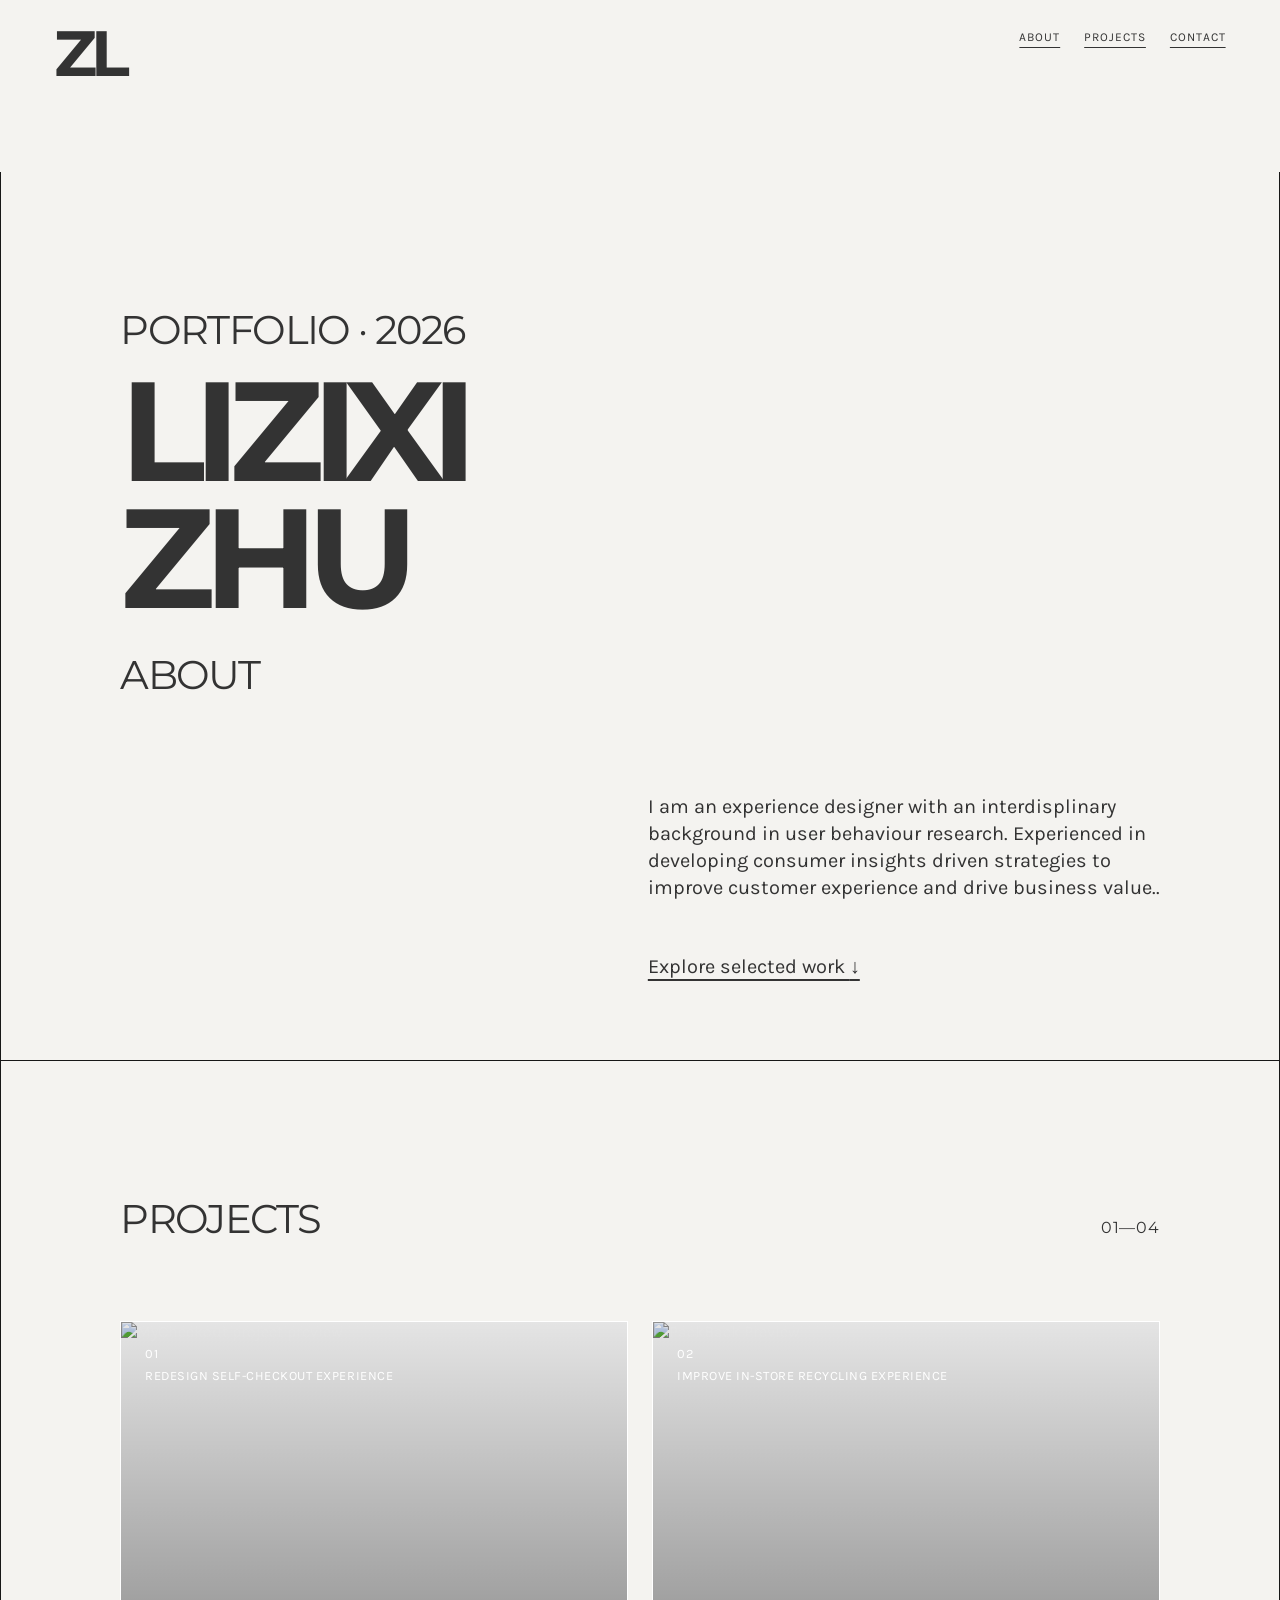
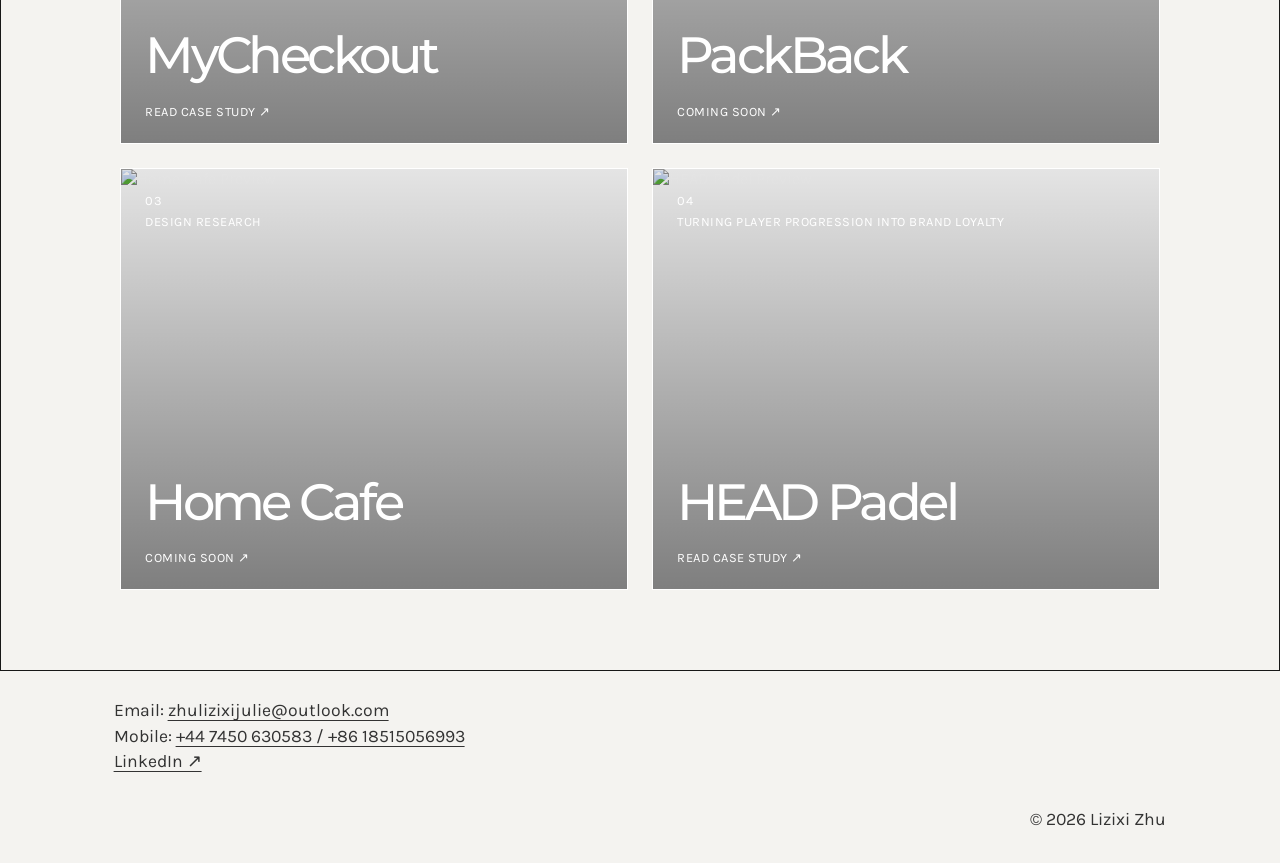
==== commit 02eb9d9a: "Update index.html" ====
--- a/index.html
+++ b/index.html
@@ -53,7 +53,7 @@
             <span class="project-number">02</span>
             <span class="project-type">Improve in-store recycling experience</span>
             <strong>PackBack</strong>
-            <span class="project-action">Read case study <span aria-hidden="true">↗</span></span>
+            <span class="project-action">Coming soon <span aria-hidden="true">↗</span></span>
           </a>
           <a class="project-card" href="#contact">
             <!-- Paste this project's image URL between the quotation marks. -->
@@ -61,7 +61,7 @@
             <span class="project-number">03</span>
             <span class="project-type">Design Research</span>
             <strong>Home Cafe</strong>
-            <span class="project-action">Read case study <span aria-hidden="true">↗</span></span>
+            <span class="project-action">Coming soon <span aria-hidden="true">↗</span></span>
           </a>
           <a class="project-card" href="headpadel.html">
             <!-- Paste this project's image URL between the quotation marks. -->
--- a/styles.css
+++ b/styles.css
@@ -127,12 +127,12 @@
 
 /* HEAD Padel — REPLAY case study */
 .head-padel { color: #101010; }
-.head-hero { display: grid; grid-template-columns: minmax(20rem, .85fr) minmax(34rem, 1.35fr); gap: 4rem; min-height: 51.25rem; align-items: start; }
-.head-hero__copy { display: flex; min-height: 43.7rem; flex-direction: column; align-items: flex-start; }
+.head-hero { position: relative; display: grid; grid-template-columns: minmax(20rem, .85fr) minmax(34rem, 1.35fr); gap: 4rem; min-height: 51.25rem; align-items: start; }
+.head-hero__copy { position: relative; z-index: 1; display: flex; min-height: 43.7rem; flex-direction: column; align-items: flex-start; }
 .head-brand-image { width: 9.375rem; height: 9.375rem; margin-bottom: auto; }
 .head-hero h1 { margin: 0; color: #2376bc; font: italic 700 clamp(5rem, 9vw, 8rem)/.92 Montserrat, sans-serif; letter-spacing: -.08em; }
 .head-hero__copy > p { max-width: 49.6rem; margin: 2.25rem 0 0; font: 400 clamp(1.35rem, 2vw, 2rem)/1 Karla, sans-serif; }
-.head-hero-image { width: 100%; height: 43.7rem; }
+.head-hero-image { position: relative; z-index: 0; width: calc(100% + 12rem); height: 43.7rem; margin-left: -12rem; }
 .head-brief { padding-top: 4.5rem; }
 .head-brief > .case-label { margin-bottom: 4.5rem; }
 .head-intro, .head-body { width: 100%; max-width: none; margin: 0; font: 400 1.25rem/1.4 Karla, sans-serif; }
@@ -148,4 +148,52 @@
 .head-touchpoints-image { height: min(53vw, 51.1rem); }
 .head-touchpoint-slots { display: grid; grid-template-columns: repeat(2, minmax(0, 1fr)); gap: .75rem 4.75rem; margin-top: 3rem; }
 .head-touchpoint-slots .case-image { width: 100%; height: 9.3125rem; }
-@media (max-width: 700px) { .head-hero { grid-template-columns: 1fr; gap: 2rem; min-height: auto; }.head-hero__copy { min-height: auto; }.head-brand-image { margin-bottom: 5rem; }.head-hero h1 { font-size: clamp(4.5rem, 21vw, 7rem); }.head-hero__copy > p { font-size: 1.35rem; }.head-hero-image { height: 25rem; }.head-brief, .head-solution, .head-touchpoints { padding-top: 4.5rem; }.head-brief > .case-label, .head-solution > .case-label, .head-touchpoints > .case-label { margin-bottom: 2.5rem; }.head-market { margin-top: 4rem; }.head-strengths, .head-touchpoint-slots { grid-template-columns: 1fr; gap: 1rem; }.head-strengths article { min-height: 10rem; }.head-wide-image, .head-touchpoints-image { height: 25rem; }.head-touchpoint-slots .case-image { height: 10rem; } }
+@media (max-width: 700px) { .head-hero { grid-template-columns: 1fr; gap: 2rem; min-height: auto; }.head-hero__copy { min-height: auto; }.head-brand-image { margin-bottom: 5rem; }.head-hero h1 { font-size: clamp(4.5rem, 21vw, 7rem); }.head-hero__copy > p { font-size: 1.35rem; }.head-hero-image { width: 100%; height: 25rem; margin-left: 0; }.head-brief, .head-solution, .head-touchpoints { padding-top: 4.5rem; }.head-brief > .case-label, .head-solution > .case-label, .head-touchpoints > .case-label { margin-bottom: 2.5rem; }.head-market { margin-top: 4rem; }.head-strengths, .head-touchpoint-slots { grid-template-columns: 1fr; gap: 1rem; }.head-strengths article { min-height: 10rem; }.head-wide-image, .head-touchpoints-image { height: 25rem; }.head-touchpoint-slots .case-image { height: 10rem; } }
+
+/* ===== Copilot animations ===== */
+
+.case-section {
+  opacity: 0;
+  transform: translateY(24px);
+  transition:
+    opacity 0.7s ease,
+    transform 0.7s ease;
+}
+
+.case-section.is-visible {
+  opacity: 1;
+  transform: translateY(0);
+}
+
+/* Hero appears immediately */
+.case-hero {
+  opacity: 1;
+  transform: none;
+}
+
+/* Images */
+.case-image {
+  transition:
+    transform 0.45s ease,
+    box-shadow 0.45s ease;
+}
+
+.case-image:hover {
+  transform: translateY(-4px);
+}
+
+/* Cards */
+.co-benefit-card,
+.insight-card,
+.result-card {
+  transition:
+    transform 0.35s ease,
+    box-shadow 0.35s ease;
+}
+
+.co-benefit-card:hover,
+.insight-card:hover,
+.result-card:hover {
+  transform: translateY(-4px);
+  box-shadow: 0 10px 30px rgba(0,0,0,0.08);
+}
